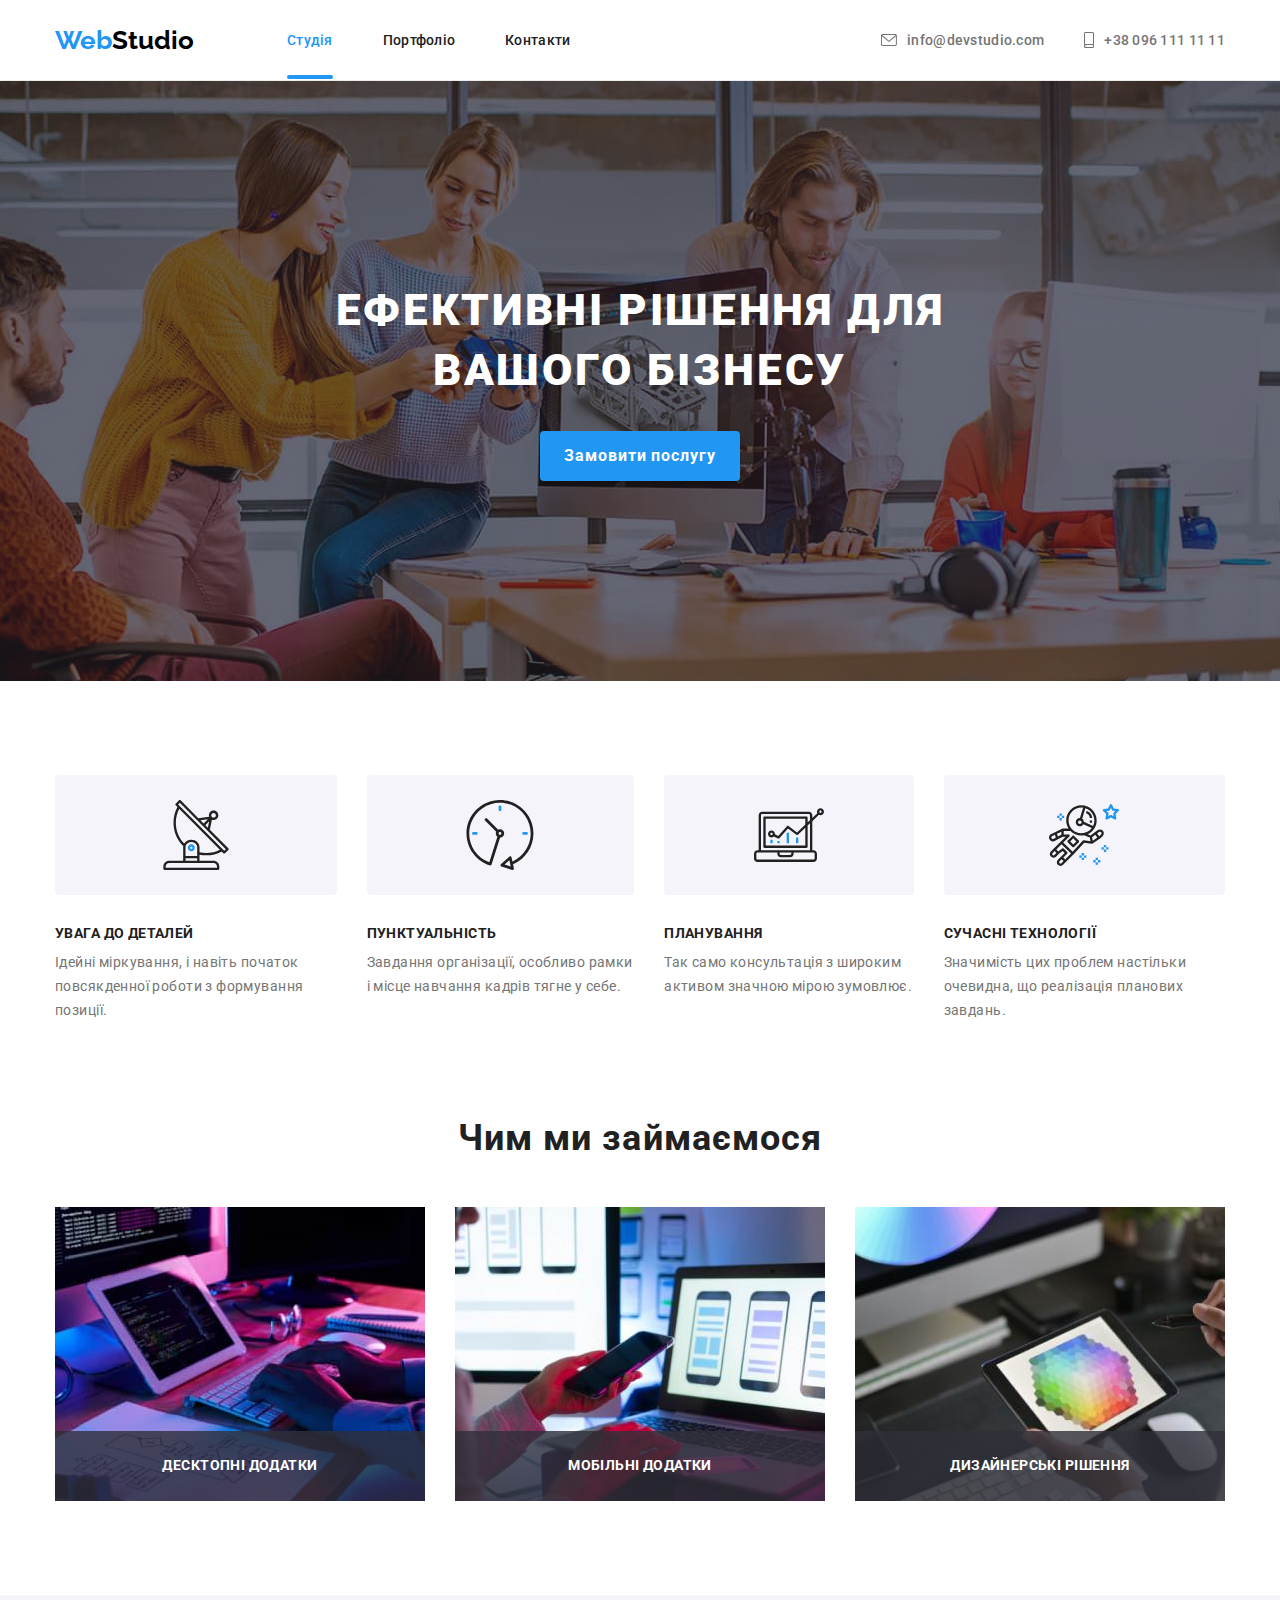
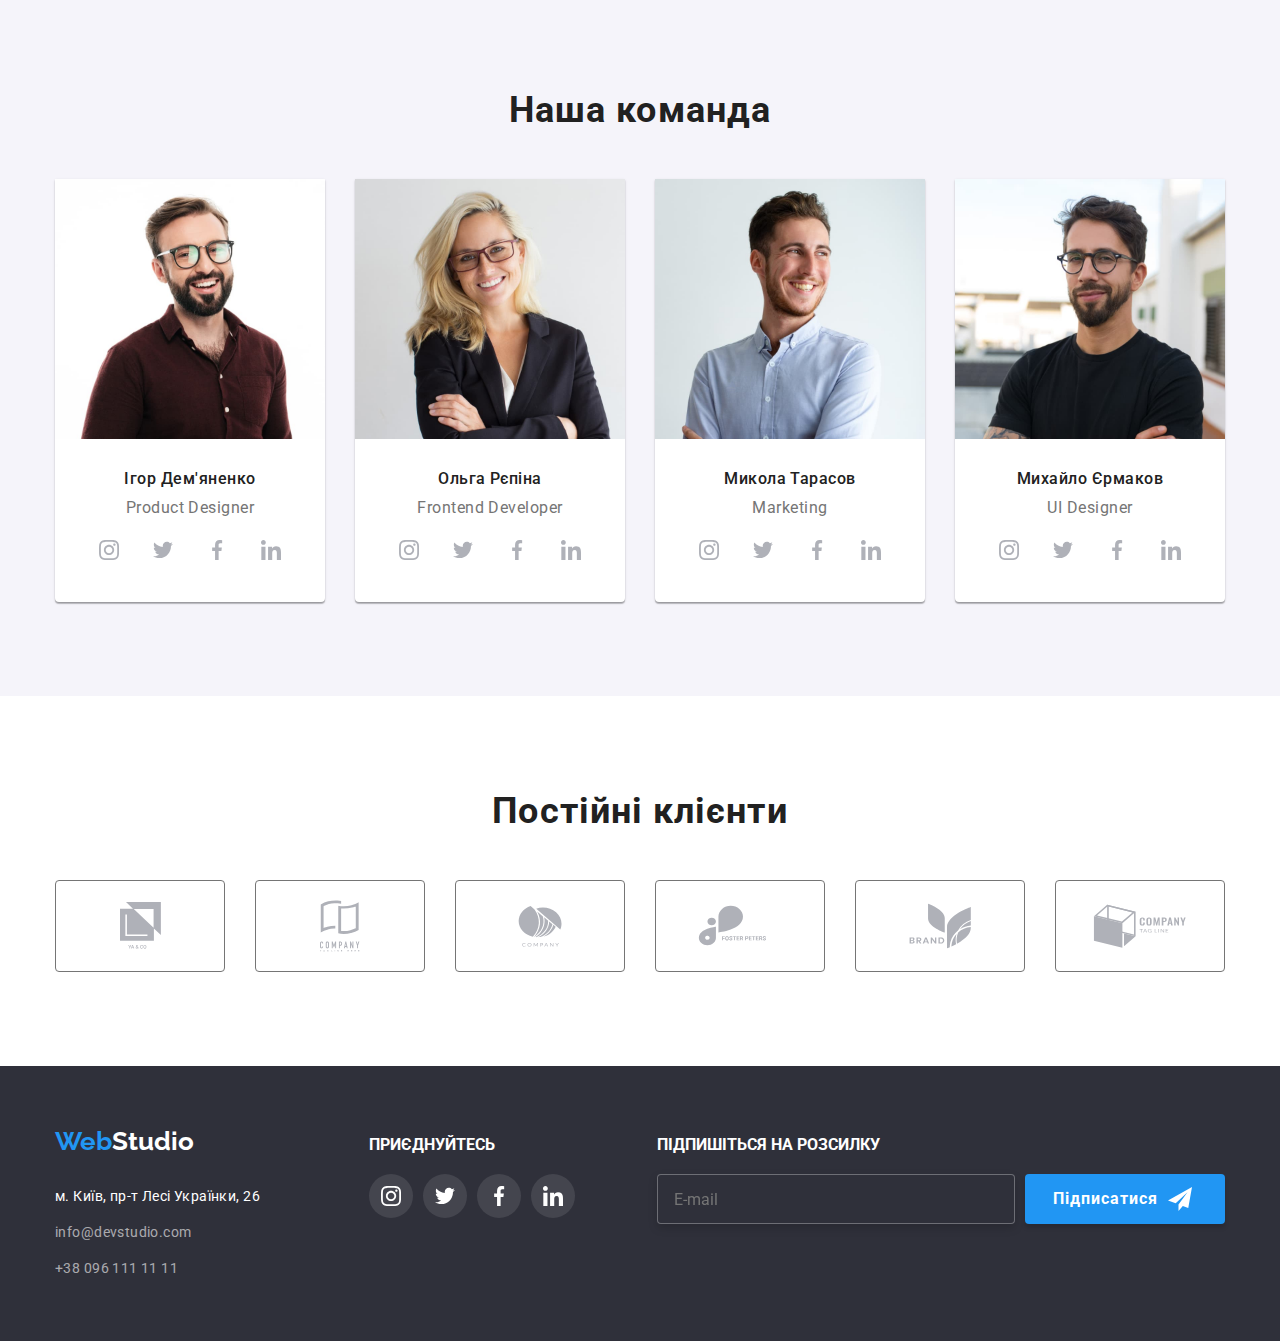
==== index.html @ 7aeee877 "Initial commit" ====
<!DOCTYPE html>
<html lang="uk">

<head>
    <meta charset="UTF-8">
    <meta http-equiv="X-UA-Compatible" content="IE=edge">
    <meta name="viewport" content="width=device-width, initial-scale=1.0">
    <link rel="preconnect" href="https://fonts.googleapis.com">
    <link rel="preconnect" href="https://fonts.gstatic.com" crossorigin>
    <link
        href="https://fonts.googleapis.com/css2?family=Montserrat:wght@400;700&family=Raleway:wght@700&family=Roboto:wght@400;500;700;900&display=swap"
        rel="stylesheet">
    <link rel="stylesheet"
        href="https://cdnjs.cloudflare.com/ajax/libs/modern-normalize/1.1.0/modern-normalize.min.css">
    <link rel="stylesheet" href="./styles.css">
    <title>goit-markup-hw-06</title>
</head>

<body>
    <div class="backdrop is-hidden" data-modal>
        <div class="modal-view">
            <button type="button" class="button-close-modal" data-modal-close>
                <svg width="11px" height="11px">
                    <use href="./images/icon/icons.svg#icon-Vector-1"></use>
                </svg>
            </button>
    
    <div class="modal-form">
            <form name="modal-form" class="form-order" >
                
                <h3 class="form-order-name">Залиште свої дані, ми вам передзвонимо</h3>
                
                <label for="name" class="form-label">Ім'я</label>
                <div class="form-field">
                    <input id="name" name="name" type="text" class="form-input">
                    <svg width="12px" height="12px" class="form-icon">
                        <use href="./images/icon/icons.svg#icon-men"></use>
                    </svg>
                </div>
                
                <label for="tel" class="form-label">Телефон</label>
                <div class="form-field">
                    <input id="tel" name="telefon" type="text" class="form-input">
                    <svg width="13px" height="13px" class="form-icon">
                        <use href="./images/icon/icons.svg#icon-phone"></use>
                    </svg>
                </div>
                <label for="email" class="form-label">Пошта</label>
                <div class="form-field">
                    <input id="email" name="email" type="text" class="form-input">
                    <svg width="15px" height="12px" class="form-icon">
                        <use href="./images/icon/icons.svg#icon-konvert"></use>
                    </svg>
                    </div>
                <label for="comment" class="form-label">Коментар</label>
                <textarea name="commentation" id="comment" class="form-textarea" placeholder="Введіть текст"
                    ></textarea>
                <div class="chekbox-container">
                <input id="check" type="checkbox" name="check" class="checkbox-original">
                <svg width="16px" height="15px" class="checkbox-custom">
                    <use href="./images/icon/icons.svg#icon-check"></use>
                </svg>
                <label for="check" class="checkbox-label">
                    Погоджуюся з розсилкою та приймаю 
                    <a class="conditions" href="#">Умови договору</a> 
                </div>

                </label>
                
                <button type="submite" class="form-button">Відправити</button>
    
            </form>
        </div>
        </div>
    </div>

        <header class="header">
        <div class="container-header">
            <nav class="header-nav">
                <a href="./index.html" class="logo"><span class="logo-web">Web</span>Studio</a>
                <ul class="navigation-links">
                    <li><a class="navigation-link current" href="./index.html">Студія</a></li>
                    <li><a class="navigation-link" href="./potfolio.html">Портфоліо</a></li>
                    <li><a class="navigation-link" href="#">Контакти</a></li>
                </ul>
            </nav>
            <ul class="navigation-contacts">
                <li><a class="navigation-mail" href="mailto:info@devstudio.com">
                        <svg class="icon-envelope" width="16px" height="12px">
                            <use href="./images/icon/icons.svg#icon-envelope"></use>
                        </svg>
                        info@devstudio.com</a></li>
                <li><a class="navigation-tel" href="tel:+380961111111">
                        <svg class="icon-smartphone" width="10px" height="16px">
                            <use href="./images/icon/icons.svg#icon-smartphone"></use>
                        </svg>
                        +38 096 111 11 11</a></li>
            </ul>
        </div>
    </header>
    <main>
 
    

        <section class="hero-background section">
            <div class="container">
                <h1 class="hero-text">Ефективні рішення для вашого бізнесу</h1>
                <button type="button" class="hero-button" data-modal-open>Замовити послугу</button>
            </div>
        </section>
        <section class="section-benefits">
            <h2 class="visually-hidden">Наші переваги</h2>
            <div class="container">
                <ul class="benefits">
                    <li>
                        <div class="benefits-icon">
                            <svg width="70px" height="70px">
                                <use href="./images/icon/icons.svg#icon-antenna"></use>
                            </svg>
                        </div>
                        <h3 class="benefits-title">УВАГА ДО ДЕТАЛЕЙ</h3>
                        <p class="benefits-text">Ідейні міркування, і навіть початок повсякденної роботи з формування
                            позиції.</p>
                    </li>
                    <li>
                        <div class="benefits-icon">
                            <svg width="70px" height="70px">
                                <use href="./images/icon/icons.svg#icon-clock"></use>
                            </svg>
                        </div>
                        <h3 class="benefits-title">ПУНКТУАЛЬНІСТЬ</h3>
                        <p class="benefits-text">Завдання організації, особливо рамки і місце навчання кадрів тягне у
                            себе.
                        </p>
                    </li>
                    <li class="benefits-plan">
                        <div class="benefits-icon">
                            <svg width="70px" height="70px">
                                <use href="./images/icon/icons.svg#icon-diagram"></use>
                            </svg>
                        </div>
                        <h3 class="benefits-title">ПЛАНУВАННЯ</h3>
                        <p class="benefits-text">Так само консультація з широким активом значною мірою зумовлює.</p>
                    </li>
                    <li>
                        <div class="benefits-icon">
                            <svg width="70px" height="70px">
                                <use href="./images/icon/icons.svg#icon-astronaut"></use>
                            </svg>
                        </div>
                        <h3 class="benefits-title">СУЧАСНІ ТЕХНОЛОГІЇ</h3>
                        <p class="benefits-text">Значимість цих проблем настільки очевидна, що реалізація планових
                            завдань.
                        </p>
                    </li>
                </ul>
            </div>
        </section>
        <section class="section">
            <div class="container">
                <h2 class="section-name">Чим ми займаємося</h2>
                <ul class="what-doing">
                    <li class="what-doing-overlay-box">
                        <div class="what-doing-overlay">
                            <p class="what-doing-overlay-text">Десктопні додатки</p>
                        </div>
                        <img src="./images/box_1.jpg" alt="Планшет з клавіатурою" width="370">
                    </li>
                    <li class="what-doing-overlay-box">
                        <div class="what-doing-overlay">
                            <p class="what-doing-overlay-text">Мобільні додатки</p>
                        </div>
                        <img src="./images/box_2.jpg" alt="Смартфон з ноутбуком" width="370">
                    </li>
                    <li class="what-doing-overlay-box">
                        <div class="what-doing-overlay">
                            <p class="what-doing-overlay-text">Дизайнерські рішення</p>
                        </div>
                        <img src="./images/img.jpg" alt="Палітра на планшеті" width="370">
                    </li>
                </ul>
            </div>
        </section>
        <section class="command section">
            <div class="container">
                <h2 class="section-name">Наша команда</h2>
                <ul class="command-list">
                    <li class="command-card">
                        <img src="./images/igor_demyanenko.jpg" alt="Фото Ігор Дем'яненко" width="270">
                        <div class="card-name">
                            <h3 class="command-title">Ігор Дем'яненко</h3>
                            <p class="command-text">Product Designer</p>
                            <div>
                                <ul class="social-list">
                                    <li class="social-item">
                                        <a href="#" class="social-link">
                                            <svg width="20px" height="20px">
                                                <use href="./images/icon/icons.svg#icon-instagram"></use>
                                            </svg>
                                        </a>
                                    </li>
                                    <li class="social-item">
                                        <a href="#" class="social-link">
                                            <svg width="20px" height="20px">
                                                <use href="./images/icon/icons.svg#icon-twitter"></use>
                                            </svg>
                                        </a>
                                    </li>
                                    <li class="social-item">
                                        <a href="#" class="social-link">
                                            <svg width="20px" height="20px">
                                                <use href="./images/icon/icons.svg#icon-facebook"></use>
                                            </svg>
                                        </a>
                                    </li>
                                    <li class="social-item">
                                        <a href="#" class="social-link">
                                            <svg width="20px" height="20px">
                                                <use href="./images/icon/icons.svg#icon-linkedin"></use>
                                            </svg>
                                        </a>
                                    </li>
                                </ul>
                            </div>
                        </div>
                    </li>
                    <li class="command-card">
                        <img src="./images/olga_repina.jpg" alt="Фото Ольга Рєпіна" width="270">
                        <div class="card-name">
                            <h3 class="command-title">Ольга Рєпіна</h3>
                            <p class="command-text">Frontend Developer</p>
                            <div>
                                <ul class="social-list">
                                    <li class="social-item">
                                        <a href="#" class="social-link">
                                            <svg width="20px" height="20px">
                                                <use href="./images/icon/icons.svg#icon-instagram"></use>
                                            </svg>
                                        </a>
                                    </li>
                                    <li class="social-item">
                                        <a href="#" class="social-link">
                                            <svg width="20px" height="20px">
                                                <use href="./images/icon/icons.svg#icon-twitter"></use>
                                            </svg>
                                        </a>
                                    </li>
                                    <li class="social-item">
                                        <a href="#" class="social-link">
                                            <svg width="20px" height="20px">
                                                <use href="./images/icon/icons.svg#icon-facebook"></use>
                                            </svg>
                                        </a>
                                    </li>
                                    <li class="social-item">
                                        <a href="#" class="social-link">
                                            <svg width="20px" height="20px">
                                                <use href="./images/icon/icons.svg#icon-linkedin"></use>
                                            </svg>
                                        </a>
                                    </li>
                                </ul>
                            </div>
                        </div>
                    </li>
                    <li class="command-card">
                        <img src="./images/mikola_tarasov.jpg" alt="Фото Микола Тарасов" width="270">
                        <div class="card-name">
                            <h3 class="command-title">Микола Тарасов</h3>
                            <p class="command-text">Marketing</p>
                            <div>
                                <ul class="social-list">
                                    <li class="social-item">
                                        <a href="#" class="social-link">
                                            <svg width="20px" height="20px">
                                                <use href="./images/icon/icons.svg#icon-instagram"></use>
                                            </svg>
                                        </a>
                                    </li>
                                    <li class="social-item">
                                        <a href="#" class="social-link">
                                            <svg width="20px" height="20px">
                                                <use href="./images/icon/icons.svg#icon-twitter"></use>
                                            </svg>
                                        </a>
                                    </li>
                                    <li class="social-item">
                                        <a href="#" class="social-link">
                                            <svg width="20px" height="20px">
                                                <use href="./images/icon/icons.svg#icon-facebook"></use>
                                            </svg>
                                        </a>
                                    </li>
                                    <li class="social-item">
                                        <a href="#" class="social-link">
                                            <svg width="20px" height="20px">
                                                <use href="./images/icon/icons.svg#icon-linkedin"></use>
                                            </svg>
                                        </a>
                                    </li>
                                </ul>
                            </div>
                        </div>
                    </li>
                    <li class="command-card">
                        <img src="./images/mihailo_ermakov.jpg" alt="Фото Михайло Єрмаков" width="270">
                        <div class="card-name">
                            <h3 class="command-title">Михайло Єрмаков</h3>
                            <p class="command-text">UI Designer</p>
                            <div>
                                <ul class="social-list">
                                    <li class="social-item">
                                        <a href="#" class="social-link">
                                            <svg width="20px" height="20px">
                                                <use href="./images/icon/icons.svg#icon-instagram"></use>
                                            </svg>
                                        </a>
                                    </li>
                                    <li class="social-item">
                                        <a href="#" class="social-link">
                                            <svg width="20px" height="20px">
                                                <use href="./images/icon/icons.svg#icon-twitter"></use>
                                            </svg>
                                        </a>
                                    </li>
                                    <li class="social-item">
                                        <a href="#" class="social-link">
                                            <svg width="20px" height="20px">
                                                <use href="./images/icon/icons.svg#icon-facebook"></use>
                                            </svg>
                                        </a>
                                    </li>
                                    <li class="social-item">
                                        <a href="#" class="social-link">
                                            <svg width="20px" height="20px">
                                                <use href="./images/icon/icons.svg#icon-linkedin"></use>
                                            </svg>
                                        </a>
                                    </li>
                                </ul>
                            </div>
                        </div>
                    </li>
                </ul>
            </div>
        </section>
        <section class="section">
            <div class="container">
                <h2 class="section-name">Постійні клієнти</h2>
                <ul class="client-list">
                    <li class="client-link"><a href="#" class="client-name">
                            <svg class="client-icon" width="41px" height="47px">
                                <use href="./images/icon/icons.svg#icon-client-1"></use>
                            </svg>
                        </a></li>
                    <li class="client-link"><a href="#" class="client-name">
                            <svg class="client-icon" width="40px" height="52px">
                                <use href="./images/icon/icons.svg#icon-client-2"></use>
                            </svg>
                        </a></li>
                    <li class="client-link"><a href="#" class="client-name">
                            <svg class="client-icon" width="44px" height="42px">
                                <use href="./images/icon/icons.svg#icon-client-3"></use>
                            </svg>
                        </a></li>
                    <li class="client-link"><a href="#" class="client-name">
                            <svg class="client-icon" width="85px" height="41px">
                                <use href="./images/icon/icons.svg#icon-client-4"></use>
                            </svg>
                        </a></li>
                    <li class="client-link"><a href="#" class="client-name">
                            <svg class="client-icon" width="63px" height="46px">
                                <use href="./images/icon/icons.svg#icon-client-5"></use>
                            </svg>
                        </a></li>
                    <li class="client-link"><a href="#" class="client-name">
                            <svg class="client-icon" width="94px" height="44px">
                                <use href="./images/icon/icons.svg#icon-client-6"></use>
                            </svg>
                        </a></li>
                </ul>

            </div>
        </section>



    </main>
    <footer class="footer-background">
        <div class="container futer-content">
            <div>
                <a href="./index.html" class="logo futer"><span class="logo-web">Web</span>Studio</a>
                <address>
                    <ul>
                        <li class="adres"><a href="https://goo.gl/maps/15wSwzAnyZ6zEoBG6"></a>м. Київ, пр-т Лесі
                            Українки,
                            26
                        </li>
                        <li class="footer-link"><a href="mailto:info@devstudio.com"
                                class="navigation-mail-futer">info@devstudio.com</a></li>
                        <li><a href="tel:+380961111111" class="navigation-tel-futer">+38 096 111 11 11</a></li>
                    </ul>
                </address>
            </div>

            <div>
                <h4 class="connecting">приєднуйтесь</h4>
                <div>
                    <ul class="social-list">
                        <li class="social-item-futer">
                            <a href="#" class="social-link-futer">
                                <svg width="20px" height="20px">
                                    <use href="./images/icon/icons.svg#icon-instagram"></use>
                                </svg>
                            </a>
                        </li>
                        <li class="social-item-futer">
                            <a href="#" class="social-link-futer">
                                <svg width="20px" height="20px">
                                    <use href="./images/icon/icons.svg#icon-twitter"></use>
                                </svg>
                            </a>
                        </li>
                        <li class="social-item-futer">
                            <a href="#" class="social-link-futer">
                                <svg width="20px" height="20px">
                                    <use href="./images/icon/icons.svg#icon-facebook"></use>
                                </svg>
                            </a>
                        </li>
                        <li class="social-item-futer">
                            <a href="#" class="social-link-futer">
                                <svg width="20px" height="20px">
                                    <use href="./images/icon/icons.svg#icon-linkedin"></use>
                                </svg>
                            </a>
                        </li>
                    </ul>
                </div>
            </div>
            <div class="subscription">
                <h4 class="connecting">Підпишіться на розсилку</h4>
                <div class="subscription-bar">
                <input type="email" placeholder="E-mail" class="subscription-email">
                <button type="submit" class="subscription-button">
                    Підписатися
                    <svg width="24px" height="24px" class="subscription-icon">
                        <use href="./images/icon/icons.svg#icon-send"></use>
                    </svg>
                </button>
                </div>
                
            </div>
        </div>
    </footer>
   

<script src="./js/modal.js"></script>
   
</body>

</html>
---- styles.css ----
:root {
  --color-blue: #2196f3;
  --color-head: #212121;
  --color-comment: #757575;
  --color-white: #ffffff;
  --color-background-grey: #2f303a;
  --color-easy-gray: #f5f4fa;
  --color-icon: #afb1b8;
}
body {
  font-family: Roboto, sans-serif;
  color: var(--color-comment);
  background-color: var(--color-white);
}
a {
  text-decoration: none;
}
/* Стили для обнуления верхних отступов у элементов */
h1,
h2,
h3,
h4,
h5,
h6,
p {
  margin: 0;
}
/* Класс для обнуления базовых свойств у списков (ul) */
.list {
  list-style: none;
  padding-left: 0;
  margin: 0;
}
/* Класс для обнуления базовых свойств у ссылок */
.link {
  text-decoration: none;
  color: inherit;
}
/* Свойства для корректного отображения картинок */
img {
  display: block;
  max-width: 100%;
  height: auto;
}
/* Свойства для обнуления курсива у address */
address {
  font-style: normal;
}
.container {
  width: 1200px;
  margin: 0 auto;
  padding: 0 15px;
}
.section {
  padding: 94px 0;
}

/* Header*/
.header {
  display: flex;
  justify-content: space-around;
  align-items: center;
  border-bottom: 1px solid #ececec;
}
.container-header {
  display: flex;
  justify-content: space-around;
  align-items: center;
  width: 1200px;
  margin: 0 auto;
  padding: 0 15px;
}
.header-nav {
  display: flex;
  align-items: center;
}
.navigation-links {
  position: relative;
  display: flex;
  margin-block-start: 0;
  margin-block-end: 0;
  padding: 31px 0;
}
.navigation-contacts {
  display: flex;
  margin-left: auto;
}

ul {
  list-style-type: none;
  padding-inline-start: 0;
  margin: 0;
}
.logo {
  text-decoration: none;
  font-family: Raleway;
  font-size: 26px;
  line-height: 1.2;
  color: #000000;
  font-weight: 700;
  margin-right: 93px;
}
.logo-web {
  color: var(--color-blue);
}
.navigation-link {
  position: relative;
  font-weight: 500;
  font-size: 14px;
  line-height: 1.15;
  letter-spacing: 0.02em;
  color: var(--color-head);
  margin-right: 50px;
}
.navigation-link.current {
  color: var(--color-blue);
}
.navigation-link:active,
.navigation-link:focus {
  color: var(--color-blue);
}
.navigation-link.current::after {
  display: block;
  content: "";
  width: 100%;
  height: 4px;
  position: absolute;
  bottom: -31px;
  left: 0;
  background-color: var(--color-blue);
  border-radius: 2px;
}

.navigation-mail {
  display: flex;
  align-items: center;
  font-weight: 500;
  line-height: 1.15;
  letter-spacing: 0.02em;
  font-size: 14px;
  color: var(--color-comment);
  font-style: normal;
  transition: color 250ms cubic-bezier(0.4, 0, 0.2, 1);
}
.navigation-mail:hover,
.navigation-mail:focus {
  color: var(--color-blue);
  fill: var(--color-blue);
}
.icon-envelope {
  fill: currentColor;
  margin-right: 10px;
}
.icon-smartphone {
  fill: currentColor;
  margin-right: 10px;
}
.navigation-tel {
  display: flex;
  align-items: center;
  font-weight: 500;
  color: var(--color-comment);
  font-style: normal;
  font-size: 14px;
  line-height: 1.15;
  letter-spacing: 0.02em;
  margin-left: 40px;
}
.navigation-tel:focus {
  color: var(--color-blue);
}
/*body*/
.backdrop {
  position: fixed;
  width: 100%;
  height: 100%;
  z-index: 2;
  background-color: rgba(0, 0, 0, 0.2);
  transition: opacity 250ms cubic-bezier(0.4, 0, 0.2, 1);

  
}
.modal-view {
  position: absolute;
  top: 50%;
  left: 50%;
  transform: translate(-50%, -50%);
  width: 528px;
  height: 581px;
  margin: 0;
  background: var(--color-white);
  box-shadow: 0px 1px 3px rgba(0, 0, 0, 0.12), 0px 1px 1px rgba(0, 0, 0, 0.14),
    0px 2px 1px rgba(0, 0, 0, 0.2);
  border-radius: 4px;
  transition: transform 250ms cubic-bezier(0.4, 0, 0.2, 1),
              visibility 250ms cubic-bezier(0.4, 0, 0.2, 1);
}
.button-close-modal {
  position: absolute;
  top: 8px;
  right: 8px;
  width: 30px;
  height: 30px;
  border-radius: 50%;
  border: 2px solid var(--color-easy-gray);
  background: var(--color-white);
  transition: fill 250ms cubic-bezier(0.4, 0, 0.2, 1);
}

.button-close-modal:hover {
  fill: var(--color-blue);
  cursor: pointer;
}
.is-hidden {
  visibility: hidden;
  opacity: 0;
  pointer-events: none;
  transform: scale(0.6);
}

.hero-background {
  background-image: linear-gradient(
      rgba(47, 48, 58, 0.4),
      rgba(47, 48, 58, 0.4)
    ),
    url(./images/hero-img.jpg);
  background-repeat: no-repeat;
  background-position: center;
  background-size: cover;
  background-color: var(--color-background-grey);
  height: 600px;
  text-align: center;
}
.hero-text {
  font-weight: 900;
  font-size: 44px;
  line-height: 1.36;
  text-align: center;
  letter-spacing: 0.06em;
  text-transform: uppercase;
  color: #ffffff;
  width: 800px;
  margin: 106px auto 30px auto;
}
.hero-button {
  font-family: "Roboto";
  font-style: normal;
  font-weight: 700;
  font-size: 16px;
  line-height: 1.9;
  display: flex;
  align-items: center;
  text-align: center;
  letter-spacing: 0.06em;
  color: var(--color-white);
  background-color: var(--color-blue);
  margin: auto;
  padding: 10px 24px;
  box-shadow: 0px 4px 4px rgba(0, 0, 0, 0.15);
  border-radius: 4px;
  border: none;
}
.visually-hidden {
  position: absolute;
  white-space: nowrap;
  width: 1px;
  height: 1px;
  overflow: hidden;
  border: 0;
  padding: 0;
  clip: rect(0 0 0 0);
  clip-path: inset(50%);
  margin: -1px;
}
.benefits {
  display: flex;
}
.benefits > li {
  flex-basis: calc((100%-90px) / 4);
  margin-right: 30px;
}
.benefits > li:last-child {
  margin-right: 0;
}

.benefits-title {
  font-size: 14px;
  line-height: 1.15;
  letter-spacing: 0.03em;
  text-transform: uppercase;
  color: var(--color-head);
  margin-bottom: 10px;
}
.benefits-text {
  font-size: 14px;
  line-height: 1.7;
  letter-spacing: 0.03em;
}
.benefits > li {
  margin-right: 30px;
}
.section-benefits {
  padding: 94px 0 0 0;
}
.benefits-icon {
  display: flex;
  align-items: center;
  justify-content: center;
  height: 120px;
  background-color: var(--color-easy-gray);
  border-radius: 4px;
  margin-bottom: 30px;
}
.section-name {
  font-size: 36px;
  line-height: 1.2;
  text-align: center;
  letter-spacing: 0.03em;
  color: var(--color-head);
}
.what-doing {
  display: flex;
  gap: 30px;
}
.command {
  background-color: var(--color-easy-gray);
}
.command-title {
  font-weight: 500;
  font-size: 16px;
  line-height: 1.2;
  text-align: center;
  letter-spacing: 0.03em;
  color: var(--color-head);
}
.command-text {
  font-size: 16px;
  line-height: 1.2;
  text-align: center;
  letter-spacing: 0.03em;
}

.command-list {
  display: flex;
  gap: 30px;
}
.command-card {
  background: #ffffff;
  box-shadow: 0px 1px 3px rgba(0, 0, 0, 0.12), 0px 1px 1px rgba(0, 0, 0, 0.14),
    0px 2px 1px rgba(0, 0, 0, 0.2);
  border-radius: 0px 0px 4px 4px;
}
.card-name {
  padding: 30px 0;
}
.card-name > p {
  margin-top: 10px;
  margin-bottom: 10px;
}
.section-name {
  margin-bottom: 47px;
}

/*Portfolio*/

.button-color {
  background-color: var(--color-easy-gray);
  font-family: "Roboto";
  font-style: normal;
  font-weight: 500;
  font-size: 16px;
  line-height: 1.6;
  text-align: center;
  letter-spacing: 0.03em;
  color: var(--color-head);
  padding: 6px 22px;
  border-radius: 4px;
  border-width: 0;
  transition: background-color 250ms cubic-bezier(0.4, 0, 0.2, 1), 
  color 250ms cubic-bezier(0.4, 0, 0.2, 1),
  box-shadow 250ms cubic-bezier(0.4, 0, 0.2, 1);
}
.button-color:hover,
.button-color:focus {
  cursor: pointer;
  background-color: var(--color-blue);
  letter-spacing: 0.03em;
  color: var(--color-white);
  box-shadow: 0px 3px 1px rgba(0, 0, 0, 0.1), 0px 1px 2px rgba(0, 0, 0, 0.08),
    0px 2px 2px rgba(0, 0, 0, 0.12);
}
.portfolio-button {
  display: flex;
  gap: 8px;
  justify-content: center;
  margin-bottom: 50px;
}
.our-project-title {
  font-size: 18px;
  line-height: 2;
  letter-spacing: 0.06em;
  color: var(--color-head);
}
.our-project-text {
  font-size: 16px;
  line-height: 1.9;
  letter-spacing: 0.03em;
  color: var(--color-comment);
}
.project-gallary {
  display: flex;
  flex-wrap: wrap;
  gap: 30px;
}
.gallary-card {
  border: 1px solid #eeeeee;
  padding: 20px 24px;
}
.portfolio-card {
  display: block;
  position: relative;
  overflow: hidden;
  transition: box-shadow 250ms cubic-bezier(0.4, 0, 0.2, 1);
}
.portfolio-card:hover,
.portfolio-card:focus {
  box-shadow: 0px 1px 1px rgba(0, 0, 0, 0.12), 0px 4px 4px rgba(0, 0, 0, 0.06),
    1px 4px 6px rgba(0, 0, 0, 0.16);
}
.overlay-box {
  position: relative;
  overflow: hidden;
}
.overlay-card {
  position: absolute;
  top: 0;
  left: 0;
  width: 100%;
  height: 100%;
  background-color: rgba(33, 150, 243, 0.9);
  padding: 63px 24px;
  transform: translatey(100%);
  transition: transform 250ms ease;
}
.overlay-card-text {
  font-weight: 400;
  font-size: 18px;
  line-height: 1.6;
  letter-spacing: 0.03em;
  color: var(--color-white);
}
.portfolio-card:hover .overlay-card {
  transform: translatey(0);
  transition: transform 250ms ease;
}

.what-doing-overlay-box {
  position: relative;
  overflow: hidden;
  
}
.what-doing-overlay {
  position: absolute;
  bottom: 0;
  right: 0;
  width: 100%;
  height: 70px;
  display: flex;
  align-items: center;
  justify-content: center;
  background: rgba(47, 48, 58, 0.8);
  /* transform: translatey(100%); */
  
}
.what-doing-overlay-text {
  font-weight: 700;
  font-size: 14px;
  line-height: 1.14;
  text-align: center;
  letter-spacing: 0.03em;
  text-transform: uppercase;

  color: var(--color-white);
}
.what-doing-overlay-box:hover .what-doing-overlay {
  /* transform: translatey(0); */
  /* transition: transform 500ms ease-in-out; */
}

/* Client */
.client-list {
  display: flex;
  justify-content: center;
  gap: 30px;
  height: 92px;
}
.client-name {
  display: flex;
  align-items: center;
  justify-content: center;
  width: 100%;
  height: 100%;
  border: 1px solid var(--color-comment);
  border-radius: 4px;
  fill: var(--color-icon);
  }
.client-name:hover,
.client-name:focus {
  fill: var(--color-blue);
  border-color: var(--color-blue);
  transition: border-color 250ms cubic-bezier(0.4, 0, 0.2, 1);
}
.client-link {
  flex-basis: calc((100% - 150px) / 4);
  
  text-align: center;
  fill: var(--color-comment);
  
}
/* .client-link:hover,
.client-link:focus {
  
  fill: var(--color-blue);
} */
.client-icon {
  transition: fill 250ms cubic-bezier(0.4, 0, 0.2, 1);
}
.client-icon:hover,
.client-icon:focus {
  fill: var(--color-blue);
}
.social-list {
  display: flex;
  gap: 10px;
  margin: auto;
  justify-content: center;
  align-items: center;
}
.social-item {
  width: 44px;
  height: 44px;
  border-radius: 50%;
  transition: background-color 250ms cubic-bezier(0.4, 0, 0.2, 1);
  }
.social-link {
  display: flex;
  justify-content: center;
  align-items: center;
  width: 100%;
  height: 100%;
  border-radius: 50%;
  fill: var(--color-icon);
  transition: fill 250ms cubic-bezier(0.4, 0, 0.2, 1);
}
.social-item:hover {
  background-color: var(--color-blue);
}
.social-link:hover,
.social-link:focus {
  fill: var(--color-white);
  }
/* futer*/
.footer-background {
  background-color: var(--color-background-grey);
  padding: 60px 0;
}
.futer {
  color: var(--color-white);
}
.futer-content {
  display: flex;
  justify-content: space-between;
  align-items: baseline;
  gap: 70px;
}
.connecting {
  margin-bottom: 20px;
  text-transform: uppercase;
  color: var(--color-white);
}
.adres {
  font-style: normal;
  font-size: 14px;
  line-height: 1.71;
  letter-spacing: 0.03em;
  color: var(--color-white);
  margin-top: 28px;
}
.navigation-mail-futer,
.navigation-tel-futer {
  font-style: normal;
  font-size: 14px;
  line-height: 1.7;
  letter-spacing: 0.03em;
  color: rgba(255, 255, 255, 0.6);
}
.navigation-mail-futer:hover {
  color: var(--color-blue);
}
.footer-link {
  margin: 12px 0;
}
.social-item-futer {
  width: 44px;
  height: 44px;
  border-radius: 50%;
  fill: var(--color-white);
  }
.social-link-futer:hover,
.social-link-futer:focus {
  background-color: var(--color-blue);
}
.social-link-futer {
  display: flex;
  justify-content: center;
  align-items: center;
  width: 100%;
  height: 100%;
  border-radius: 50%;
  background-color: rgba(255, 255, 255, 0.1);
  fill: var(--color-white);
  transition: background-color 250ms cubic-bezier(0.4, 0, 0.2, 1);
}
.subscription-bar {
  display: flex;
}
.subscription-email {
  width: 358px;
  height: 50px;
  padding-left: 16px;
  margin: 0 10px 0 0;
  background-color:var(--color-background-grey);
  border: 1px solid rgba(255, 255, 255, 0.3);
filter: drop-shadow(0px 4px 4px rgba(0, 0, 0, 0.15));
border-radius: 4px;
color:var(--color-comment);
cursor: pointer;
transition: border-color 250ms cubic-bezier(0.4, 0, 0.2, 1);
}
.subscription-email:focus {
  border-color: var(--color-comment);
  outline: none;
}
.subscription-button{
display: flex;
width: 200px;
height: 50px;
padding: 10px 28px;
background: var(--color-blue);
border: none;
box-shadow: 0px 4px 4px rgba(0, 0, 0, 0.15);
border-radius: 4px;
font-size: 16px;
font-weight: 700;
line-height: 1.875;
align-items: center;
text-align: center;
letter-spacing: 0.06em;
color:var(--color-white);
cursor: pointer;
}
.subscription-icon {
  fill: var(--color-white);
  margin-left: 10px;
  }

/* modal form*/
.modal-form {
  width: 100%;
  height: 100%;
}
.form-order-name {
font-style: normal;
font-weight: 700;
font-size: 20px;
line-height: 1.15;
text-align: center;
letter-spacing: 0.03em;
color: var(--color-head);
margin-bottom: 12px;
}
.form-order {
  width: 100%;
  height: 100%;
  padding: 40px;}

.form-field {
  position: relative;
  margin-bottom: 10px;
  margin-top: 4px;
  
}
.form-input {
  width: 100%;
  height: 40px;
  padding-left: 42px;
  padding-right: 40px;
  border: 1px solid rgba(33, 33, 33, 0.2);
  border-radius: 4px;
  cursor: pointer;
  transition: all 250ms cubic-bezier(0.4, 0, 0.2, 1);
  }
.form-label {
display: block;
font-size: 12px;
line-height: 1.16;
letter-spacing: 0.01em;
color: var(--color-comment);
margin: 0px;
padding: 0px;
transition: all 250ms cubic-bezier(0.4, 0, 0.2, 1);
}
.form-icon {
  position: absolute;
  left: 15px;
  top:50%;
  transform: translateY(-50%);
  transition: all 250ms cubic-bezier(0.4, 0, 0.2, 1);
}

.form-input:focus,
.form-textarea:focus {
   border-color: var(--color-blue);
   outline: none;
}
.form-input:focus + .form-icon{
  fill: var(--color-blue);
}


.form-textarea {
  width: 100%;
  height: 120px;
  padding: 12px 16px;
  resize: none;
  margin-top: 4px;
  margin-bottom: 20px;
  border: 1px solid rgba(33, 33, 33, 0.2);
  border-radius: 4px;
  cursor: pointer;
  transition: all 250ms cubic-bezier(0.4, 0, 0.2, 1);
}
.form-textarea::placeholder {
font-size: 12px;
line-height: 1.15;
letter-spacing: 0.01em;
color: rgba(117, 117, 117, 0.5);
margin-top: 4px;
}
.form-button {
  display: block;
  width: 200px;
  height: 50px;
  margin: 30px auto 0;
  background: var(--color-blue);
  border: none;
  box-shadow: 0px 4px 4px rgba(0, 0, 0, 0.15);
  border-radius: 4px; 
  font-weight: 700;
  font-size: 16px;
  line-height: 1.88;
  letter-spacing: 0.06em;
  color: var(--color-white);
  cursor: pointer;
}
.chekbox-container {
  position: relative;
  display: flex;
  align-items: center;
  margin: 0;
}

.checkbox-original {
  display: none;
  appearance: none;
  margin: 0px;
}
.checkbox-label {
  position: relative;
  padding-left: 25px;
  font-size: 14px;
  line-height: 1.7;
  letter-spacing: 0.03em;
  color: var(--color-comment);

}

.conditions {
  font-size: 14px;
  line-height: 24px;
  letter-spacing: 0.03em;
  color: var(--color-blue);
  text-decoration: underline;
}
.checkbox-custom {
  position: absolute;
  border: 2px solid var(--color-head);
  border-radius: 2px;
  fill: transparent;
  transition: all 250ms cubic-bezier(0.4, 0, 0.2, 1);
}
.checkbox-original:checked + .checkbox-custom{
  border-color: var(--color-blue);
  background-color: var(--color-blue);
  fill: var(--color-white);

}
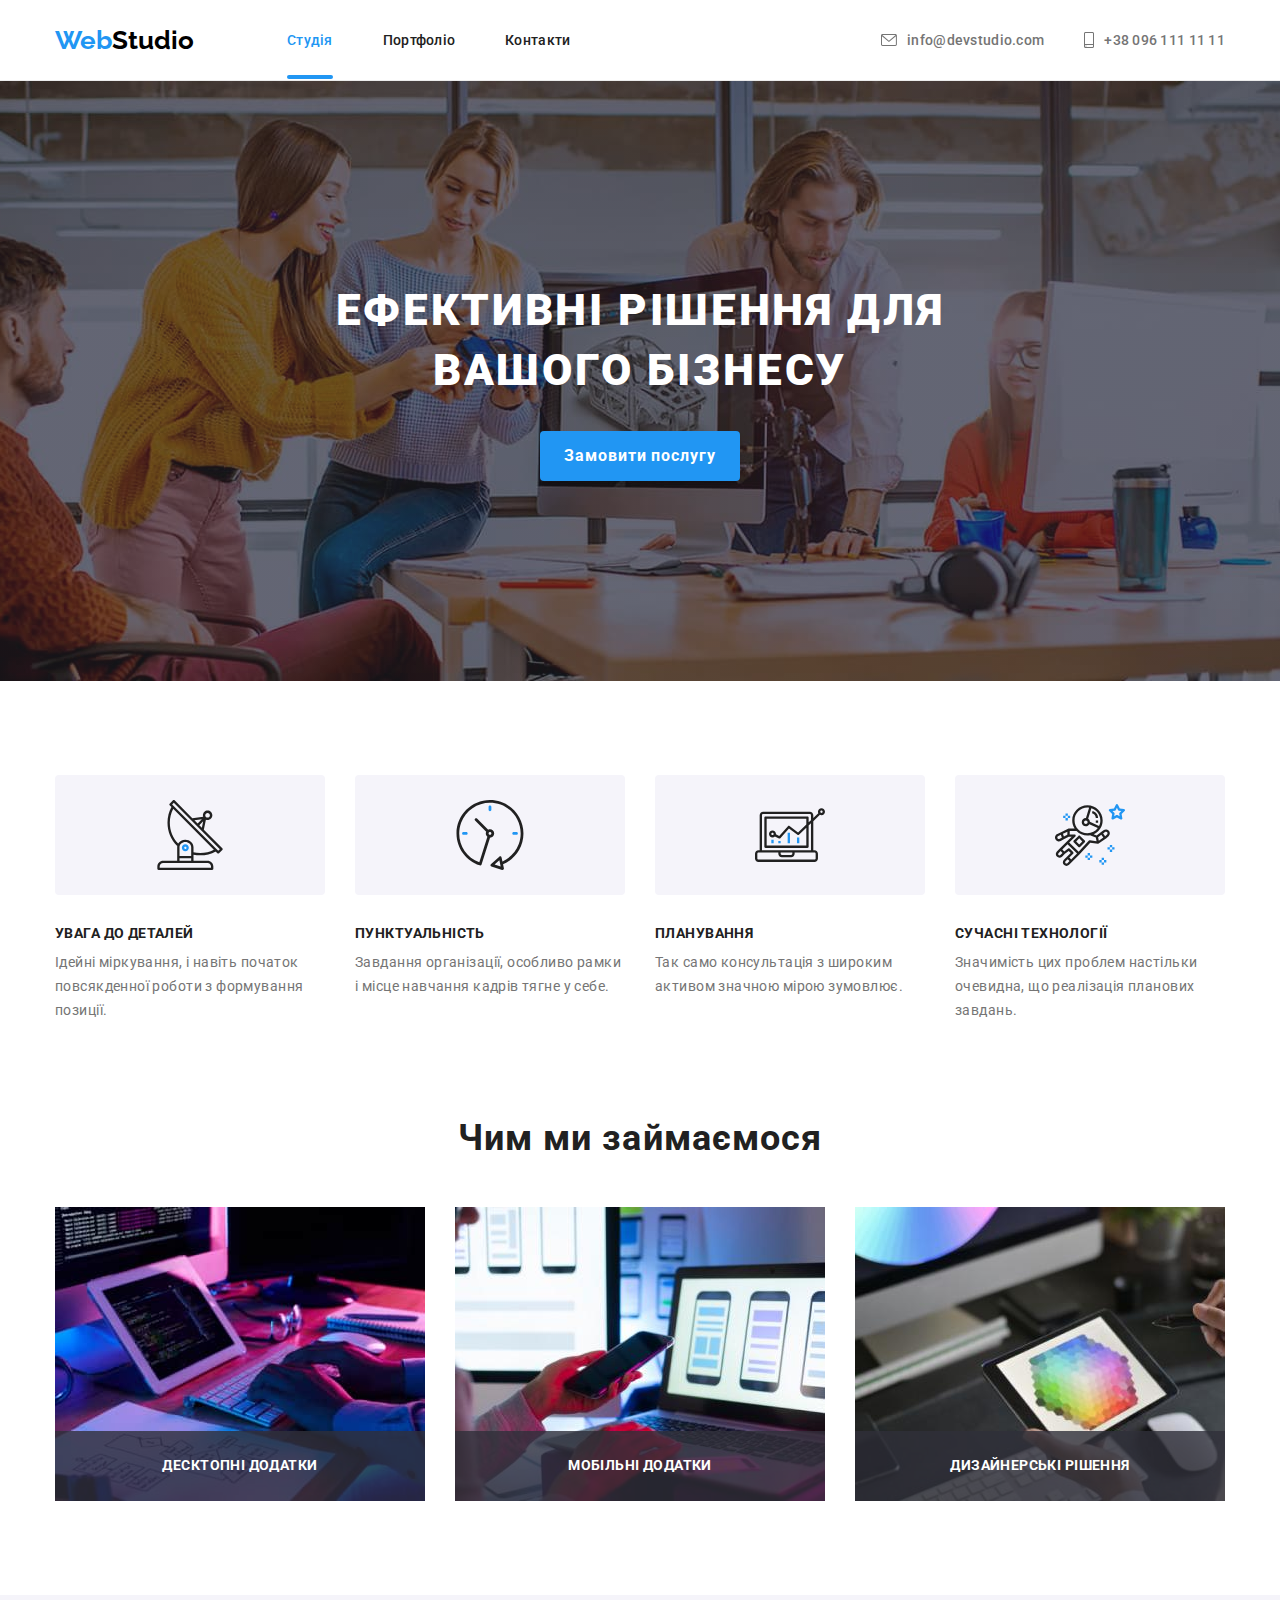
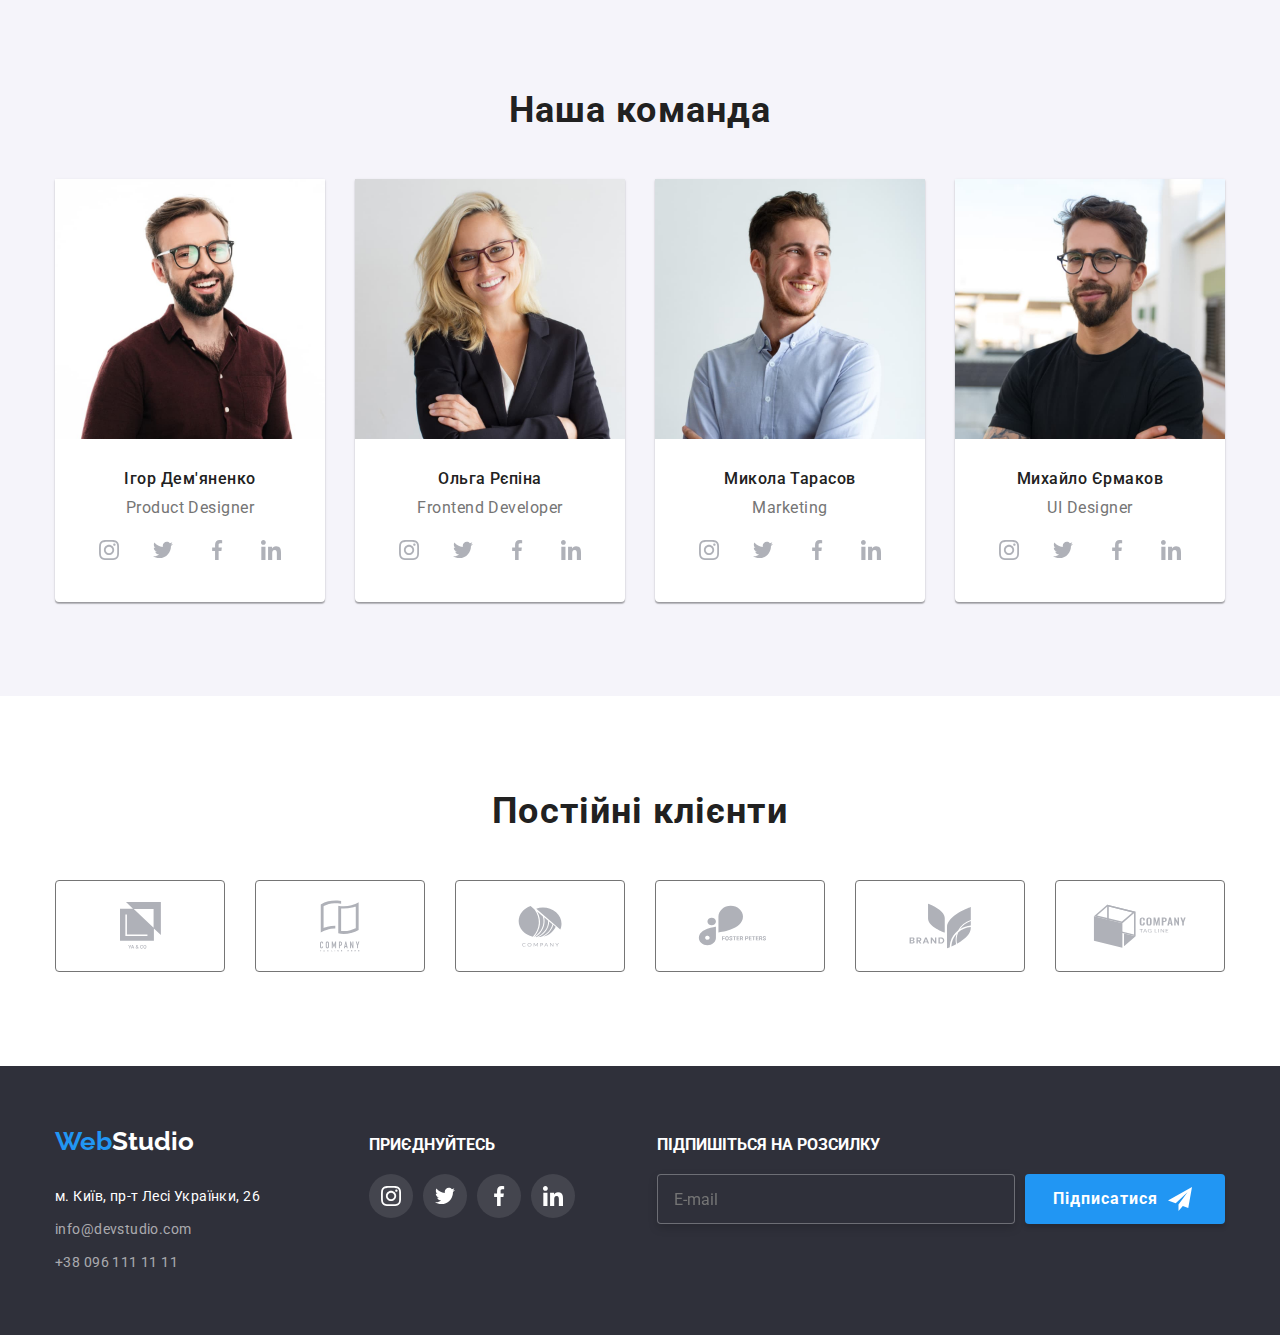
==== commit 5faa1e61: "DZ_7" ====
--- a/index.html
+++ b/index.html
@@ -12,14 +12,14 @@
         rel="stylesheet">
     <link rel="stylesheet"
         href="https://cdnjs.cloudflare.com/ajax/libs/modern-normalize/1.1.0/modern-normalize.min.css">
-    <link rel="stylesheet" href="./styles.css">
-    <title>goit-markup-hw-06</title>
+    <link rel="stylesheet" href="./css/main.min.css">
+    <title>goit-markup-hw-07</title>
 </head>
 
 <body>
     <div class="backdrop is-hidden" data-modal>
-        <div class="modal-view">
-            <button type="button" class="button-close-modal" data-modal-close>
+        <div class="modal">
+            <button type="button" class="modal__button-close button-close" data-modal-close>
                 <svg width="11px" height="11px">
                     <use href="./images/icon/icons.svg#icon-Vector-1"></use>
                 </svg>
@@ -28,32 +28,32 @@
     <div class="modal-form">
             <form name="modal-form" class="form-order" >
                 
-                <h3 class="form-order-name">Залиште свої дані, ми вам передзвонимо</h3>
+                <h3 class="form-order__name">Залиште свої дані, ми вам передзвонимо</h3>
                 
-                <label for="name" class="form-label">Ім'я</label>
-                <div class="form-field">
-                    <input id="name" name="name" type="text" class="form-input">
-                    <svg width="12px" height="12px" class="form-icon">
+                <label for="name" class="form-order__label">Ім'я</label>
+                <div class="form-order__field">
+                    <input id="name" name="name" type="text" class="form-order__input">
+                    <svg width="12px" height="12px" class="form-order__icon">
                         <use href="./images/icon/icons.svg#icon-men"></use>
                     </svg>
                 </div>
                 
-                <label for="tel" class="form-label">Телефон</label>
-                <div class="form-field">
-                    <input id="tel" name="telefon" type="text" class="form-input">
-                    <svg width="13px" height="13px" class="form-icon">
+                <label for="tel" class="form-order__label">Телефон</label>
+                <div class="form-order__field">
+                    <input id="tel" name="telefon" type="text" class="form-order__input">
+                    <svg width="13px" height="13px" class="form-order__icon">
                         <use href="./images/icon/icons.svg#icon-phone"></use>
                     </svg>
                 </div>
-                <label for="email" class="form-label">Пошта</label>
-                <div class="form-field">
-                    <input id="email" name="email" type="text" class="form-input">
-                    <svg width="15px" height="12px" class="form-icon">
+                <label for="email" class="form-order__label">Пошта</label>
+                <div class="form-order__field">
+                    <input id="email" name="email" type="text" class="form-order__input">
+                    <svg width="15px" height="12px" class="form-order__icon">
                         <use href="./images/icon/icons.svg#icon-konvert"></use>
                     </svg>
                     </div>
-                <label for="comment" class="form-label">Коментар</label>
-                <textarea name="commentation" id="comment" class="form-textarea" placeholder="Введіть текст"
+                <label for="comment" class="form-order__label">Коментар</label>
+                <textarea name="commentation" id="comment" class="form-order__textarea" placeholder="Введіть текст"
                     ></textarea>
                 <div class="chekbox-container">
                 <input id="check" type="checkbox" name="check" class="checkbox-original">
@@ -78,20 +78,20 @@
         <div class="container-header">
             <nav class="header-nav">
                 <a href="./index.html" class="logo"><span class="logo-web">Web</span>Studio</a>
-                <ul class="navigation-links">
-                    <li><a class="navigation-link current" href="./index.html">Студія</a></li>
-                    <li><a class="navigation-link" href="./potfolio.html">Портфоліо</a></li>
-                    <li><a class="navigation-link" href="#">Контакти</a></li>
+                <ul class="navigation-list">
+                    <li><a class="header-nav__link header-nav__link--current" href="./index.html">Студія</a></li>
+                    <li><a class="header-nav__link" href="./potfolio.html">Портфоліо</a></li>
+                    <li><a class="header-nav__link" href="#">Контакти</a></li>
                 </ul>
             </nav>
             <ul class="navigation-contacts">
-                <li><a class="navigation-mail" href="mailto:info@devstudio.com">
-                        <svg class="icon-envelope" width="16px" height="12px">
+                <li><a class="header-nav__mail" href="mailto:info@devstudio.com">
+                        <svg class="header-nav__icon" width="16px" height="12px">
                             <use href="./images/icon/icons.svg#icon-envelope"></use>
                         </svg>
                         info@devstudio.com</a></li>
-                <li><a class="navigation-tel" href="tel:+380961111111">
-                        <svg class="icon-smartphone" width="10px" height="16px">
+                <li><a class="header-nav__tel" href="tel:+380961111111">
+                        <svg class="header-nav__icon" width="10px" height="16px">
                             <use href="./images/icon/icons.svg#icon-smartphone"></use>
                         </svg>
                         +38 096 111 11 11</a></li>
@@ -113,43 +113,43 @@
             <div class="container">
                 <ul class="benefits">
                     <li>
-                        <div class="benefits-icon">
+                        <div class="benefits__icon">
                             <svg width="70px" height="70px">
                                 <use href="./images/icon/icons.svg#icon-antenna"></use>
                             </svg>
                         </div>
-                        <h3 class="benefits-title">УВАГА ДО ДЕТАЛЕЙ</h3>
-                        <p class="benefits-text">Ідейні міркування, і навіть початок повсякденної роботи з формування
+                        <h3 class="benefits__title">УВАГА ДО ДЕТАЛЕЙ</h3>
+                        <p class="benefits__text">Ідейні міркування, і навіть початок повсякденної роботи з формування
                             позиції.</p>
                     </li>
                     <li>
-                        <div class="benefits-icon">
+                        <div class="benefits__icon">
                             <svg width="70px" height="70px">
                                 <use href="./images/icon/icons.svg#icon-clock"></use>
                             </svg>
                         </div>
-                        <h3 class="benefits-title">ПУНКТУАЛЬНІСТЬ</h3>
-                        <p class="benefits-text">Завдання організації, особливо рамки і місце навчання кадрів тягне у
+                        <h3 class="benefits__title">ПУНКТУАЛЬНІСТЬ</h3>
+                        <p class="benefits__text">Завдання організації, особливо рамки і місце навчання кадрів тягне у
                             себе.
                         </p>
                     </li>
-                    <li class="benefits-plan">
-                        <div class="benefits-icon">
+                    <li >
+                        <div class="benefits__icon">
                             <svg width="70px" height="70px">
                                 <use href="./images/icon/icons.svg#icon-diagram"></use>
                             </svg>
                         </div>
-                        <h3 class="benefits-title">ПЛАНУВАННЯ</h3>
-                        <p class="benefits-text">Так само консультація з широким активом значною мірою зумовлює.</p>
+                        <h3 class="benefits__title">ПЛАНУВАННЯ</h3>
+                        <p class="benefits__text">Так само консультація з широким активом значною мірою зумовлює.</p>
                     </li>
                     <li>
-                        <div class="benefits-icon">
+                        <div class="benefits__icon">
                             <svg width="70px" height="70px">
                                 <use href="./images/icon/icons.svg#icon-astronaut"></use>
                             </svg>
                         </div>
-                        <h3 class="benefits-title">СУЧАСНІ ТЕХНОЛОГІЇ</h3>
-                        <p class="benefits-text">Значимість цих проблем настільки очевидна, що реалізація планових
+                        <h3 class="benefits__title">СУЧАСНІ ТЕХНОЛОГІЇ</h3>
+                        <p class="benefits__text">Значимість цих проблем настільки очевидна, що реалізація планових
                             завдань.
                         </p>
                     </li>
@@ -162,19 +162,19 @@
                 <ul class="what-doing">
                     <li class="what-doing-overlay-box">
                         <div class="what-doing-overlay">
-                            <p class="what-doing-overlay-text">Десктопні додатки</p>
+                            <p class="what-doing-overlay__text">Десктопні додатки</p>
                         </div>
                         <img src="./images/box_1.jpg" alt="Планшет з клавіатурою" width="370">
                     </li>
                     <li class="what-doing-overlay-box">
                         <div class="what-doing-overlay">
-                            <p class="what-doing-overlay-text">Мобільні додатки</p>
+                            <p class="what-doing-overlay__text">Мобільні додатки</p>
                         </div>
                         <img src="./images/box_2.jpg" alt="Смартфон з ноутбуком" width="370">
                     </li>
                     <li class="what-doing-overlay-box">
                         <div class="what-doing-overlay">
-                            <p class="what-doing-overlay-text">Дизайнерські рішення</p>
+                            <p class="what-doing-overlay__text">Дизайнерські рішення</p>
                         </div>
                         <img src="./images/img.jpg" alt="Палітра на планшеті" width="370">
                     </li>
@@ -187,34 +187,34 @@
                 <ul class="command-list">
                     <li class="command-card">
                         <img src="./images/igor_demyanenko.jpg" alt="Фото Ігор Дем'яненко" width="270">
-                        <div class="card-name">
-                            <h3 class="command-title">Ігор Дем'яненко</h3>
-                            <p class="command-text">Product Designer</p>
+                        <div class="command-card__name">
+                            <h3 class="command-card__title">Ігор Дем'яненко</h3>
+                            <p class="command-card__text">Product Designer</p>
                             <div>
-                                <ul class="social-list">
-                                    <li class="social-item">
-                                        <a href="#" class="social-link">
+                                <ul class="command-card__social-list">
+                                    <li class="command-card__social-item">
+                                        <a href="#" class="command-card__social-link">
                                             <svg width="20px" height="20px">
                                                 <use href="./images/icon/icons.svg#icon-instagram"></use>
                                             </svg>
                                         </a>
                                     </li>
-                                    <li class="social-item">
-                                        <a href="#" class="social-link">
+                                    <li class="command-card__social-item">
+                                        <a href="#" class="command-card__social-link">
                                             <svg width="20px" height="20px">
                                                 <use href="./images/icon/icons.svg#icon-twitter"></use>
                                             </svg>
                                         </a>
                                     </li>
-                                    <li class="social-item">
-                                        <a href="#" class="social-link">
+                                    <li class="command-card__social-item">
+                                        <a href="#" class="command-card__social-link">
                                             <svg width="20px" height="20px">
                                                 <use href="./images/icon/icons.svg#icon-facebook"></use>
                                             </svg>
                                         </a>
                                     </li>
-                                    <li class="social-item">
-                                        <a href="#" class="social-link">
+                                    <li class="command-card__social-item">
+                                        <a href="#" class="command-card__social-link">
                                             <svg width="20px" height="20px">
                                                 <use href="./images/icon/icons.svg#icon-linkedin"></use>
                                             </svg>
@@ -226,34 +226,34 @@
                     </li>
                     <li class="command-card">
                         <img src="./images/olga_repina.jpg" alt="Фото Ольга Рєпіна" width="270">
-                        <div class="card-name">
-                            <h3 class="command-title">Ольга Рєпіна</h3>
-                            <p class="command-text">Frontend Developer</p>
+                        <div class="command-card__name">
+                            <h3 class="command-card__title">Ольга Рєпіна</h3>
+                            <p class="command-card__text">Frontend Developer</p>
                             <div>
-                                <ul class="social-list">
-                                    <li class="social-item">
-                                        <a href="#" class="social-link">
+                                <ul class="command-card__social-list">
+                                    <li class="command-card__social-item">
+                                        <a href="#" class="command-card__social-link">
                                             <svg width="20px" height="20px">
                                                 <use href="./images/icon/icons.svg#icon-instagram"></use>
                                             </svg>
                                         </a>
                                     </li>
-                                    <li class="social-item">
-                                        <a href="#" class="social-link">
+                                    <li class="command-card__social-item">
+                                        <a href="#" class="command-card__social-link">
                                             <svg width="20px" height="20px">
                                                 <use href="./images/icon/icons.svg#icon-twitter"></use>
                                             </svg>
                                         </a>
                                     </li>
-                                    <li class="social-item">
-                                        <a href="#" class="social-link">
+                                    <li class="command-card__social-item">
+                                        <a href="#" class="command-card__social-link">
                                             <svg width="20px" height="20px">
                                                 <use href="./images/icon/icons.svg#icon-facebook"></use>
                                             </svg>
                                         </a>
                                     </li>
-                                    <li class="social-item">
-                                        <a href="#" class="social-link">
+                                    <li class="command-card__social-item">
+                                        <a href="#" class="command-card__social-link">
                                             <svg width="20px" height="20px">
                                                 <use href="./images/icon/icons.svg#icon-linkedin"></use>
                                             </svg>
@@ -265,34 +265,34 @@
                     </li>
                     <li class="command-card">
                         <img src="./images/mikola_tarasov.jpg" alt="Фото Микола Тарасов" width="270">
-                        <div class="card-name">
-                            <h3 class="command-title">Микола Тарасов</h3>
-                            <p class="command-text">Marketing</p>
+                        <div class="command-card__name">
+                            <h3 class="command-card__title">Микола Тарасов</h3>
+                            <p class="command-card__text">Marketing</p>
                             <div>
-                                <ul class="social-list">
-                                    <li class="social-item">
-                                        <a href="#" class="social-link">
+                                <ul class="command-card__social-list">
+                                    <li class="command-card__social-item">
+                                        <a href="#" class="command-card__social-link">
                                             <svg width="20px" height="20px">
                                                 <use href="./images/icon/icons.svg#icon-instagram"></use>
                                             </svg>
                                         </a>
                                     </li>
-                                    <li class="social-item">
-                                        <a href="#" class="social-link">
+                                    <li class="command-card__social-item">
+                                        <a href="#" class="command-card__social-link">
                                             <svg width="20px" height="20px">
                                                 <use href="./images/icon/icons.svg#icon-twitter"></use>
                                             </svg>
                                         </a>
                                     </li>
-                                    <li class="social-item">
-                                        <a href="#" class="social-link">
+                                    <li class="command-card__social-item">
+                                        <a href="#" class="command-card__social-link">
                                             <svg width="20px" height="20px">
                                                 <use href="./images/icon/icons.svg#icon-facebook"></use>
                                             </svg>
                                         </a>
                                     </li>
-                                    <li class="social-item">
-                                        <a href="#" class="social-link">
+                                    <li class="command-card__social-item">
+                                        <a href="#" class="command-card__social-link">
                                             <svg width="20px" height="20px">
                                                 <use href="./images/icon/icons.svg#icon-linkedin"></use>
                                             </svg>
@@ -304,34 +304,34 @@
                     </li>
                     <li class="command-card">
                         <img src="./images/mihailo_ermakov.jpg" alt="Фото Михайло Єрмаков" width="270">
-                        <div class="card-name">
-                            <h3 class="command-title">Михайло Єрмаков</h3>
-                            <p class="command-text">UI Designer</p>
+                        <div class="command-card__name">
+                            <h3 class="command-card__title">Михайло Єрмаков</h3>
+                            <p class="command-card__text">UI Designer</p>
                             <div>
-                                <ul class="social-list">
-                                    <li class="social-item">
-                                        <a href="#" class="social-link">
+                                <ul class="command-card__social-list">
+                                    <li class="command-card__social-item">
+                                        <a href="#" class="command-card__social-link">
                                             <svg width="20px" height="20px">
                                                 <use href="./images/icon/icons.svg#icon-instagram"></use>
                                             </svg>
                                         </a>
                                     </li>
-                                    <li class="social-item">
-                                        <a href="#" class="social-link">
+                                    <li class="command-card__social-item">
+                                        <a href="#" class="command-card__social-link">
                                             <svg width="20px" height="20px">
                                                 <use href="./images/icon/icons.svg#icon-twitter"></use>
                                             </svg>
                                         </a>
                                     </li>
-                                    <li class="social-item">
-                                        <a href="#" class="social-link">
+                                    <li class="command-card__social-item">
+                                        <a href="#" class="command-card__social-link">
                                             <svg width="20px" height="20px">
                                                 <use href="./images/icon/icons.svg#icon-facebook"></use>
                                             </svg>
                                         </a>
                                     </li>
-                                    <li class="social-item">
-                                        <a href="#" class="social-link">
+                                    <li class="command-card__social-item">
+                                        <a href="#" class="command-card__social-link">
                                             <svg width="20px" height="20px">
                                                 <use href="./images/icon/icons.svg#icon-linkedin"></use>
                                             </svg>
@@ -348,33 +348,33 @@
             <div class="container">
                 <h2 class="section-name">Постійні клієнти</h2>
                 <ul class="client-list">
-                    <li class="client-link"><a href="#" class="client-name">
-                            <svg class="client-icon" width="41px" height="47px">
+                    <li class="client"><a href="#" class="client__link">
+                            <svg class="client__icon" width="41px" height="47px">
                                 <use href="./images/icon/icons.svg#icon-client-1"></use>
                             </svg>
                         </a></li>
-                    <li class="client-link"><a href="#" class="client-name">
-                            <svg class="client-icon" width="40px" height="52px">
+                    <li class="client"><a href="#" class="client__link">
+                            <svg class="client__icon" width="40px" height="52px">
                                 <use href="./images/icon/icons.svg#icon-client-2"></use>
                             </svg>
                         </a></li>
-                    <li class="client-link"><a href="#" class="client-name">
-                            <svg class="client-icon" width="44px" height="42px">
+                    <li class="client"><a href="#" class="client__link">
+                            <svg class="client__icon" width="44px" height="42px">
                                 <use href="./images/icon/icons.svg#icon-client-3"></use>
                             </svg>
                         </a></li>
-                    <li class="client-link"><a href="#" class="client-name">
-                            <svg class="client-icon" width="85px" height="41px">
+                    <li class="client"><a href="#" class="client__link">
+                            <svg class="client__icon" width="85px" height="41px">
                                 <use href="./images/icon/icons.svg#icon-client-4"></use>
                             </svg>
                         </a></li>
-                    <li class="client-link"><a href="#" class="client-name">
-                            <svg class="client-icon" width="63px" height="46px">
+                    <li class="client"><a href="#" class="client__link">
+                            <svg class="client__icon" width="63px" height="46px">
                                 <use href="./images/icon/icons.svg#icon-client-5"></use>
                             </svg>
                         </a></li>
-                    <li class="client-link"><a href="#" class="client-name">
-                            <svg class="client-icon" width="94px" height="44px">
+                    <li class="client"><a href="#" class="client__link">
+                            <svg class="client__icon" width="94px" height="44px">
                                 <use href="./images/icon/icons.svg#icon-client-6"></use>
                             </svg>
                         </a></li>
@@ -389,47 +389,47 @@
     <footer class="footer-background">
         <div class="container futer-content">
             <div>
-                <a href="./index.html" class="logo futer"><span class="logo-web">Web</span>Studio</a>
+                <a href="./index.html" class="logo logo--footer"><span class="logo-web">Web</span>Studio</a>
                 <address>
-                    <ul>
-                        <li class="adres"><a href="https://goo.gl/maps/15wSwzAnyZ6zEoBG6"></a>м. Київ, пр-т Лесі
+                    <ul class="footer-nav">
+                        <li class="footer-nav__adres"><a href="https://goo.gl/maps/15wSwzAnyZ6zEoBG6"></a>м. Київ, пр-т Лесі
                             Українки,
                             26
                         </li>
-                        <li class="footer-link"><a href="mailto:info@devstudio.com"
-                                class="navigation-mail-futer">info@devstudio.com</a></li>
-                        <li><a href="tel:+380961111111" class="navigation-tel-futer">+38 096 111 11 11</a></li>
+                        <li class="footer-nav__link"><a href="mailto:info@devstudio.com"
+                                class="footer-nav__mail">info@devstudio.com</a></li>
+                        <li><a href="tel:+380961111111" class="footer-nav__tel">+38 096 111 11 11</a></li>
                     </ul>
                 </address>
             </div>
 
             <div>
                 <h4 class="connecting">приєднуйтесь</h4>
-                <div>
-                    <ul class="social-list">
-                        <li class="social-item-futer">
-                            <a href="#" class="social-link-futer">
+                <div class="footer-social">
+                    <ul class="footer-social__list">
+                        <li class="footer-social__item">
+                            <a href="#" class="footer-social__link">
                                 <svg width="20px" height="20px">
                                     <use href="./images/icon/icons.svg#icon-instagram"></use>
                                 </svg>
                             </a>
                         </li>
-                        <li class="social-item-futer">
-                            <a href="#" class="social-link-futer">
+                        <li class="footer-social__item">
+                            <a href="#" class="footer-social__link">
                                 <svg width="20px" height="20px">
                                     <use href="./images/icon/icons.svg#icon-twitter"></use>
                                 </svg>
                             </a>
                         </li>
-                        <li class="social-item-futer">
-                            <a href="#" class="social-link-futer">
+                        <li class="footer-social__item">
+                            <a href="#" class="footer-social__link">
                                 <svg width="20px" height="20px">
                                     <use href="./images/icon/icons.svg#icon-facebook"></use>
                                 </svg>
                             </a>
                         </li>
-                        <li class="social-item-futer">
-                            <a href="#" class="social-link-futer">
+                        <li class="footer-social__item">
+                            <a href="#" class="footer-social__link">
                                 <svg width="20px" height="20px">
                                     <use href="./images/icon/icons.svg#icon-linkedin"></use>
                                 </svg>
@@ -439,12 +439,12 @@
                 </div>
             </div>
             <div class="subscription">
-                <h4 class="connecting">Підпишіться на розсилку</h4>
-                <div class="subscription-bar">
-                <input type="email" placeholder="E-mail" class="subscription-email">
-                <button type="submit" class="subscription-button">
+                <h4 class="subscription__name connecting">Підпишіться на розсилку</h4>
+                <div class="subscription__bar">
+                <input type="email" placeholder="E-mail" class="subscription__email">
+                <button type="submit" class="subscription__button">
                     Підписатися
-                    <svg width="24px" height="24px" class="subscription-icon">
+                    <svg width="24px" height="24px" class="subscription__icon">
                         <use href="./images/icon/icons.svg#icon-send"></use>
                     </svg>
                 </button>
--- a/css/main.min.css
+++ b/css/main.min.css
@@ -0,0 +1 @@
+:root{--color-blue: #2196f3;--color-head: #212121;--color-comment: #757575;--color-white: #ffffff;--color-background-grey: #2f303a;--color-easy-gray: #f5f4fa;--color-icon: #afb1b8}body{font-family:Roboto,sans-serif;color:var(--color-comment);background-color:var(--color-white)}.container{width:1200px;margin:0 auto;padding:0 15px}.section{padding:94px 0}.is-hidden{visibility:hidden;opacity:0;pointer-events:none;-webkit-transform:scale(0.6);transform:scale(0.6)}h1,h2,h3,h4,h5,h6,p{margin:0}.list{list-style:none;padding-left:0;margin:0}.link{text-decoration:none;color:inherit}img{display:block;max-width:100%;height:auto}address{font-style:normal}ul{list-style-type:none;-webkit-padding-start:0;padding-inline-start:0;margin:0}a{text-decoration:none}.backdrop{position:fixed;width:100%;height:100%;z-index:2;background-color:rgba(0,0,0,.2);-webkit-transition:opacity 250ms cubic-bezier(0.4, 0, 0.2, 1);transition:opacity 250ms cubic-bezier(0.4, 0, 0.2, 1)}.button-close{width:30px;height:30px;border-radius:50%;border:2px solid var(--color-easy-gray);background:var(--color-white);-webkit-transition:fill 250ms cubic-bezier(0.4, 0, 0.2, 1);transition:fill 250ms cubic-bezier(0.4, 0, 0.2, 1)}.button-menu{background-color:var(--color-easy-gray);font-family:"Roboto";font-style:normal;font-weight:500;font-size:16px;line-height:1.6;text-align:center;letter-spacing:.03em;color:var(--color-head);padding:6px 22px;border-radius:4px;border-width:0;-webkit-transition:background-color 250ms cubic-bezier(0.4, 0, 0.2, 1),color 250ms cubic-bezier(0.4, 0, 0.2, 1),-webkit-box-shadow 250ms cubic-bezier(0.4, 0, 0.2, 1);transition:background-color 250ms cubic-bezier(0.4, 0, 0.2, 1),color 250ms cubic-bezier(0.4, 0, 0.2, 1),-webkit-box-shadow 250ms cubic-bezier(0.4, 0, 0.2, 1);transition:background-color 250ms cubic-bezier(0.4, 0, 0.2, 1),color 250ms cubic-bezier(0.4, 0, 0.2, 1),box-shadow 250ms cubic-bezier(0.4, 0, 0.2, 1);transition:background-color 250ms cubic-bezier(0.4, 0, 0.2, 1),color 250ms cubic-bezier(0.4, 0, 0.2, 1),box-shadow 250ms cubic-bezier(0.4, 0, 0.2, 1),-webkit-box-shadow 250ms cubic-bezier(0.4, 0, 0.2, 1)}.button-menu:hover,.button-munu:focus{cursor:pointer;background-color:var(--color-blue);letter-spacing:.03em;color:var(--color-white);-webkit-box-shadow:0px 3px 1px rgba(0,0,0,.1),0px 1px 2px rgba(0,0,0,.08),0px 2px 2px rgba(0,0,0,.12);box-shadow:0px 3px 1px rgba(0,0,0,.1),0px 1px 2px rgba(0,0,0,.08),0px 2px 2px rgba(0,0,0,.12)}.logo{text-decoration:none;font-family:Raleway;font-size:26px;line-height:1.2;color:#000;font-weight:700;margin-right:93px}.logo-web{color:var(--color-blue)}.logo--footer{color:var(--color-white)}.modal{position:absolute;top:50%;left:50%;-webkit-transform:translate(-50%, -50%);transform:translate(-50%, -50%);width:528px;height:581px;margin:0;background:var(--color-white);-webkit-box-shadow:0px 1px 3px rgba(0,0,0,.12),0px 1px 1px rgba(0,0,0,.14),0px 2px 1px rgba(0,0,0,.2);box-shadow:0px 1px 3px rgba(0,0,0,.12),0px 1px 1px rgba(0,0,0,.14),0px 2px 1px rgba(0,0,0,.2);border-radius:4px;-webkit-transition:visibility 250ms cubic-bezier(0.4, 0, 0.2, 1),-webkit-transform 250ms cubic-bezier(0.4, 0, 0.2, 1);transition:visibility 250ms cubic-bezier(0.4, 0, 0.2, 1),-webkit-transform 250ms cubic-bezier(0.4, 0, 0.2, 1);transition:transform 250ms cubic-bezier(0.4, 0, 0.2, 1),visibility 250ms cubic-bezier(0.4, 0, 0.2, 1);transition:transform 250ms cubic-bezier(0.4, 0, 0.2, 1),visibility 250ms cubic-bezier(0.4, 0, 0.2, 1),-webkit-transform 250ms cubic-bezier(0.4, 0, 0.2, 1)}.modal__button-close{position:absolute;top:8px;right:8px}.modal__button-close:hover{fill:var(--color-blue);cursor:pointer}.section-benefits{padding:94px 0 0 0}.benefits{display:-webkit-box;display:-ms-flexbox;display:flex}.benefits>li{-ms-flex-preferred-size:270px;flex-basis:270px;margin-right:30px}.benefits>li:last-child{margin-right:0}.benefits__title{font-size:14px;line-height:1.15;letter-spacing:.03em;text-transform:uppercase;color:var(--color-head);margin-bottom:10px}.benefits__text{font-size:14px;line-height:1.7;letter-spacing:.03em}.benefits__icon{display:-webkit-box;display:-ms-flexbox;display:flex;-webkit-box-align:center;-ms-flex-align:center;align-items:center;-webkit-box-pack:center;-ms-flex-pack:center;justify-content:center;height:120px;background-color:var(--color-easy-gray);border-radius:4px;margin-bottom:30px}.client{-ms-flex-preferred-size:calc((100% - 150px)/4);flex-basis:calc((100% - 150px)/4);text-align:center;fill:var(--color-comment)}.client-list{display:-webkit-box;display:-ms-flexbox;display:flex;-webkit-box-pack:center;-ms-flex-pack:center;justify-content:center;gap:30px;height:92px}.client__link{display:-webkit-box;display:-ms-flexbox;display:flex;-webkit-box-align:center;-ms-flex-align:center;align-items:center;-webkit-box-pack:center;-ms-flex-pack:center;justify-content:center;width:100%;height:100%;border:1px solid var(--color-comment);border-radius:4px;fill:var(--color-icon)}.client__link:hover,.client__link:focus{fill:var(--color-blue);border-color:var(--color-blue);-webkit-transition:border-color 250ms cubic-bezier(0.4, 0, 0.2, 1);transition:border-color 250ms cubic-bezier(0.4, 0, 0.2, 1)}.client__icon{-webkit-transition:fill 250ms cubic-bezier(0.4, 0, 0.2, 1);transition:fill 250ms cubic-bezier(0.4, 0, 0.2, 1)}.client__icon:hover,.client__icon:focus{fill:var(--color-blue)}.command{background-color:var(--color-easy-gray)}.section-name{margin-bottom:47px}.command-list{display:-webkit-box;display:-ms-flexbox;display:flex;gap:30px}.command-card{background:#fff;-webkit-box-shadow:0px 1px 3px rgba(0,0,0,.12),0px 1px 1px rgba(0,0,0,.14),0px 2px 1px rgba(0,0,0,.2);box-shadow:0px 1px 3px rgba(0,0,0,.12),0px 1px 1px rgba(0,0,0,.14),0px 2px 1px rgba(0,0,0,.2);border-radius:0px 0px 4px 4px}.command-card__title{font-weight:500;font-size:16px;line-height:1.2;text-align:center;letter-spacing:.03em;color:var(--color-head)}.command-card__text{font-size:16px;line-height:1.2;text-align:center;letter-spacing:.03em;margin-top:10px;margin-bottom:10px}.command-card__name{padding:30px 0}.command-card__social-list{display:-webkit-box;display:-ms-flexbox;display:flex;gap:10px;margin:auto;-webkit-box-pack:center;-ms-flex-pack:center;justify-content:center;-webkit-box-align:center;-ms-flex-align:center;align-items:center}.command-card__social-item{width:44px;height:44px;border-radius:50%;-webkit-transition:background-color 250ms cubic-bezier(0.4, 0, 0.2, 1);transition:background-color 250ms cubic-bezier(0.4, 0, 0.2, 1)}.command-card__social-link{display:-webkit-box;display:-ms-flexbox;display:flex;-webkit-box-pack:center;-ms-flex-pack:center;justify-content:center;-webkit-box-align:center;-ms-flex-align:center;align-items:center;width:100%;height:100%;border-radius:50%;fill:var(--color-icon);-webkit-transition:fill 250ms cubic-bezier(0.4, 0, 0.2, 1);transition:fill 250ms cubic-bezier(0.4, 0, 0.2, 1)}.command-card__social-item:hover{background-color:var(--color-blue)}.command-card__social-link:hover,.command-card__social-link:focus{fill:var(--color-white)}.section-name{font-size:36px;line-height:1.2;text-align:center;letter-spacing:.03em;color:var(--color-head)}.what-doing{display:-webkit-box;display:-ms-flexbox;display:flex;gap:30px}.what-doing-overlay-box{position:relative;overflow:hidden}.what-doing-overlay{position:absolute;bottom:0;right:0;width:100%;height:70px;display:-webkit-box;display:-ms-flexbox;display:flex;-webkit-box-align:center;-ms-flex-align:center;align-items:center;-webkit-box-pack:center;-ms-flex-pack:center;justify-content:center;background:rgba(47,48,58,.8)}.what-doing-overlay__text{font-weight:700;font-size:14px;line-height:1.14;text-align:center;letter-spacing:.03em;text-transform:uppercase;color:var(--color-white)}.footer-background{background-color:var(--color-background-grey);padding:60px 0}.futer-content{display:-webkit-box;display:-ms-flexbox;display:flex;-webkit-box-pack:justify;-ms-flex-pack:justify;justify-content:space-between;-webkit-box-align:baseline;-ms-flex-align:baseline;align-items:baseline;gap:70px}.footer-nav__adres{font-style:normal;font-size:14px;line-height:1.71;letter-spacing:.03em;color:var(--color-white);margin-top:28px}.footer-nav__mail,.footer-nav__tel{font-style:normal;font-size:14px;line-height:1.7;letter-spacing:.03em;color:rgba(255,255,255,.6)}.footer-nav__mail:hover{color:var(--color-blue)}.footer-nav__link{margin:9px 0}.footer-social__list{display:-webkit-box;display:-ms-flexbox;display:flex;gap:10px;margin:auto;-webkit-box-pack:center;-ms-flex-pack:center;justify-content:center;-webkit-box-align:center;-ms-flex-align:center;align-items:center}.footer-social__item{width:44px;height:44px;border-radius:50%;fill:var(--color-white)}.footer-social__link:hover,.footer-social__link:focus{background-color:var(--color-blue)}.footer-social__link{display:-webkit-box;display:-ms-flexbox;display:flex;-webkit-box-pack:center;-ms-flex-pack:center;justify-content:center;-webkit-box-align:center;-ms-flex-align:center;align-items:center;width:100%;height:100%;border-radius:50%;background-color:rgba(255,255,255,.1);fill:var(--color-white);-webkit-transition:background-color 250ms cubic-bezier(0.4, 0, 0.2, 1);transition:background-color 250ms cubic-bezier(0.4, 0, 0.2, 1)}.header{display:-webkit-box;display:-ms-flexbox;display:flex;-ms-flex-pack:distribute;justify-content:space-around;-webkit-box-align:center;-ms-flex-align:center;align-items:center;border-bottom:1px solid #ececec}.container-header{display:-webkit-box;display:-ms-flexbox;display:flex;-ms-flex-pack:distribute;justify-content:space-around;-webkit-box-align:center;-ms-flex-align:center;align-items:center;width:1200px;margin:0 auto;padding:0 15px}.header-nav{display:-webkit-box;display:-ms-flexbox;display:flex;-webkit-box-align:center;-ms-flex-align:center;align-items:center}.navigation-list{position:relative;display:-webkit-box;display:-ms-flexbox;display:flex;-webkit-margin-before:0;margin-block-start:0;-webkit-margin-after:0;margin-block-end:0;padding:31px 0}.navigation-contacts{display:-webkit-box;display:-ms-flexbox;display:flex;margin-left:auto}.header-nav__link{position:relative;font-weight:500;font-size:14px;line-height:1.15;letter-spacing:.02em;color:var(--color-head);margin-right:50px}.header-nav__link--current{color:var(--color-blue)}.header-nav__link:active,.header-nav__link:focus{color:var(--color-blue)}.header-nav__link--current::after{display:block;content:"";width:100%;height:4px;position:absolute;bottom:-31px;left:0;background-color:var(--color-blue);border-radius:2px}.header-nav__mail{display:-webkit-box;display:-ms-flexbox;display:flex;-webkit-box-align:center;-ms-flex-align:center;align-items:center;font-weight:500;line-height:1.15;letter-spacing:.02em;font-size:14px;color:var(--color-comment);font-style:normal;-webkit-transition:color 250ms cubic-bezier(0.4, 0, 0.2, 1);transition:color 250ms cubic-bezier(0.4, 0, 0.2, 1)}.header-nav__mail:hover,.header-nav__mail:focus{color:var(--color-blue);fill:var(--color-blue)}.header-nav__icon{fill:currentColor;margin-right:10px}.header-nav__tel{display:-webkit-box;display:-ms-flexbox;display:flex;-webkit-box-align:center;-ms-flex-align:center;align-items:center;font-weight:500;color:var(--color-comment);font-style:normal;font-size:14px;line-height:1.15;letter-spacing:.02em;margin-left:40px}.header-nav__tel:focus{color:var(--color-blue)}.hero-background{background-image:-webkit-gradient(linear, left top, left bottom, from(rgba(47, 48, 58, 0.4)), to(rgba(47, 48, 58, 0.4))),url(/images/hero-img.jpg);background-image:linear-gradient(rgba(47, 48, 58, 0.4), rgba(47, 48, 58, 0.4)),url(/images/hero-img.jpg);background-repeat:no-repeat;background-position:center;background-size:cover;background-color:var(--color-background-grey);height:600px;text-align:center}.hero-text{font-weight:900;font-size:44px;line-height:1.36;text-align:center;letter-spacing:.06em;text-transform:uppercase;color:#fff;width:800px;margin:106px auto 30px auto}.hero-button{font-family:"Roboto";font-style:normal;font-weight:700;font-size:16px;line-height:1.9;display:-webkit-box;display:-ms-flexbox;display:flex;-webkit-box-align:center;-ms-flex-align:center;align-items:center;text-align:center;letter-spacing:.06em;color:var(--color-white);background-color:var(--color-blue);margin:auto;padding:10px 24px;-webkit-box-shadow:0px 4px 4px rgba(0,0,0,.15);box-shadow:0px 4px 4px rgba(0,0,0,.15);border-radius:4px;border:none}.visually-hidden{position:absolute;white-space:nowrap;width:1px;height:1px;overflow:hidden;border:0;padding:0;clip:rect(0 0 0 0);-webkit-clip-path:inset(50%);clip-path:inset(50%);margin:-1px}.portfolio-button{display:-webkit-box;display:-ms-flexbox;display:flex;gap:8px;-webkit-box-pack:center;-ms-flex-pack:center;justify-content:center;margin-bottom:50px}.project-card__name{font-size:18px;line-height:2;letter-spacing:.06em;color:var(--color-head)}.project-gallary{display:-webkit-box;display:-ms-flexbox;display:flex;-ms-flex-wrap:wrap;flex-wrap:wrap;gap:30px}.project-card{display:block;position:relative;overflow:hidden;-webkit-transition:-webkit-box-shadow 250ms cubic-bezier(0.4, 0, 0.2, 1);transition:-webkit-box-shadow 250ms cubic-bezier(0.4, 0, 0.2, 1);transition:box-shadow 250ms cubic-bezier(0.4, 0, 0.2, 1);transition:box-shadow 250ms cubic-bezier(0.4, 0, 0.2, 1), -webkit-box-shadow 250ms cubic-bezier(0.4, 0, 0.2, 1)}.project-card:hover,.project-card:focus{-webkit-box-shadow:0px 1px 1px rgba(0,0,0,.12),0px 4px 4px rgba(0,0,0,.06),1px 4px 6px rgba(0,0,0,.16);box-shadow:0px 1px 1px rgba(0,0,0,.12),0px 4px 4px rgba(0,0,0,.06),1px 4px 6px rgba(0,0,0,.16)}.project-card__text{font-size:16px;line-height:1.9;letter-spacing:.03em;color:var(--color-comment)}.project-card__title{border:1px solid #eee;padding:20px 24px}.project-card__overlay{position:relative;overflow:hidden}.overlay-card{position:absolute;top:0;left:0;width:100%;height:100%;background-color:rgba(33,150,243,.9);padding:63px 24px;-webkit-transform:translatey(100%);transform:translatey(100%);-webkit-transition:-webkit-transform 250ms ease;transition:-webkit-transform 250ms ease;transition:transform 250ms ease;transition:transform 250ms ease, -webkit-transform 250ms ease}.overlay-card__text{font-weight:400;font-size:18px;line-height:1.6;letter-spacing:.03em;color:var(--color-white)}.project-card:hover .overlay-card{-webkit-transform:translatey(0);transform:translatey(0);-webkit-transition:-webkit-transform 250ms ease;transition:-webkit-transform 250ms ease;transition:transform 250ms ease;transition:transform 250ms ease, -webkit-transform 250ms ease}.subscription__bar{display:-webkit-box;display:-ms-flexbox;display:flex}.connecting{margin-bottom:20px;text-transform:uppercase;color:var(--color-white)}.subscription__email{width:358px;height:50px;padding-left:16px;margin:0 10px 0 0;background-color:var(--color-background-grey);border:1px solid rgba(255,255,255,.3);-webkit-filter:drop-shadow(0px 4px 4px rgba(0, 0, 0, 0.15));filter:drop-shadow(0px 4px 4px rgba(0, 0, 0, 0.15));border-radius:4px;color:var(--color-comment);cursor:pointer;-webkit-transition:border-color 250ms cubic-bezier(0.4, 0, 0.2, 1);transition:border-color 250ms cubic-bezier(0.4, 0, 0.2, 1)}.subscription__email:focus{border-color:var(--color-comment);outline:none}.subscription__button{display:-webkit-box;display:-ms-flexbox;display:flex;width:200px;height:50px;padding:10px 28px;background:var(--color-blue);border:none;-webkit-box-shadow:0px 4px 4px rgba(0,0,0,.15);box-shadow:0px 4px 4px rgba(0,0,0,.15);border-radius:4px;font-size:16px;font-weight:700;line-height:1.875;-webkit-box-align:center;-ms-flex-align:center;align-items:center;text-align:center;letter-spacing:.06em;color:var(--color-white);cursor:pointer}.subscription__icon{fill:var(--color-white);margin-left:10px}.modal-form{width:100%;height:100%}.form-order__name{font-style:normal;font-weight:700;font-size:20px;line-height:1.15;text-align:center;letter-spacing:.03em;color:var(--color-head);margin-bottom:12px}.form-order{width:100%;height:100%;padding:40px}.form-order__field{position:relative;margin-bottom:10px;margin-top:4px}.form-order__input{width:100%;height:40px;padding-left:42px;padding-right:40px;border:1px solid rgba(33,33,33,.2);border-radius:4px;cursor:pointer;-webkit-transition:all 250ms cubic-bezier(0.4, 0, 0.2, 1);transition:all 250ms cubic-bezier(0.4, 0, 0.2, 1)}.form-order__label{display:block;font-size:12px;line-height:1.16;letter-spacing:.01em;color:var(--color-comment);margin:0px;padding:0px;-webkit-transition:all 250ms cubic-bezier(0.4, 0, 0.2, 1);transition:all 250ms cubic-bezier(0.4, 0, 0.2, 1)}.form-order__icon{position:absolute;left:15px;top:50%;-webkit-transform:translateY(-50%);transform:translateY(-50%);-webkit-transition:all 250ms cubic-bezier(0.4, 0, 0.2, 1);transition:all 250ms cubic-bezier(0.4, 0, 0.2, 1)}.form-order__input:focus,.form-order__textarea:focus{border-color:var(--color-blue);outline:none}.form-order__-input:focus+.form-order__icon{fill:var(--color-blue)}.form-order__textarea{width:100%;height:120px;padding:12px 16px;resize:none;margin-top:4px;margin-bottom:20px;border:1px solid rgba(33,33,33,.2);border-radius:4px;cursor:pointer;-webkit-transition:all 250ms cubic-bezier(0.4, 0, 0.2, 1);transition:all 250ms cubic-bezier(0.4, 0, 0.2, 1)}.form-order__textarea::-webkit-input-placeholder{font-size:12px;line-height:1.15;letter-spacing:.01em;color:rgba(117,117,117,.5);margin-top:4px}.form-order__textarea::-moz-placeholder{font-size:12px;line-height:1.15;letter-spacing:.01em;color:rgba(117,117,117,.5);margin-top:4px}.form-order__textarea:-ms-input-placeholder{font-size:12px;line-height:1.15;letter-spacing:.01em;color:rgba(117,117,117,.5);margin-top:4px}.form-order__textarea::-ms-input-placeholder{font-size:12px;line-height:1.15;letter-spacing:.01em;color:rgba(117,117,117,.5);margin-top:4px}.form-order__textarea::placeholder{font-size:12px;line-height:1.15;letter-spacing:.01em;color:rgba(117,117,117,.5);margin-top:4px}.form-button{display:block;width:200px;height:50px;margin:30px auto 0;background:var(--color-blue);border:none;-webkit-box-shadow:0px 4px 4px rgba(0,0,0,.15);box-shadow:0px 4px 4px rgba(0,0,0,.15);border-radius:4px;font-weight:700;font-size:16px;line-height:1.88;letter-spacing:.06em;color:var(--color-white);cursor:pointer}.chekbox-container{position:relative;display:-webkit-box;display:-ms-flexbox;display:flex;-webkit-box-align:center;-ms-flex-align:center;align-items:center;margin:0}.checkbox-original{display:none;-webkit-appearance:none;-moz-appearance:none;appearance:none;margin:0px}.checkbox-label{position:relative;padding-left:25px;font-size:14px;line-height:1.7;letter-spacing:.03em;color:var(--color-comment)}.conditions{font-size:14px;line-height:24px;letter-spacing:.03em;color:var(--color-blue);text-decoration:underline}.checkbox-custom{position:absolute;border:2px solid var(--color-head);border-radius:2px;fill:rgba(0,0,0,0);-webkit-transition:all 250ms cubic-bezier(0.4, 0, 0.2, 1);transition:all 250ms cubic-bezier(0.4, 0, 0.2, 1)}.checkbox-original:checked+.checkbox-custom{border-color:var(--color-blue);background-color:var(--color-blue);fill:var(--color-white)}/*# sourceMappingURL=main.min.css.map */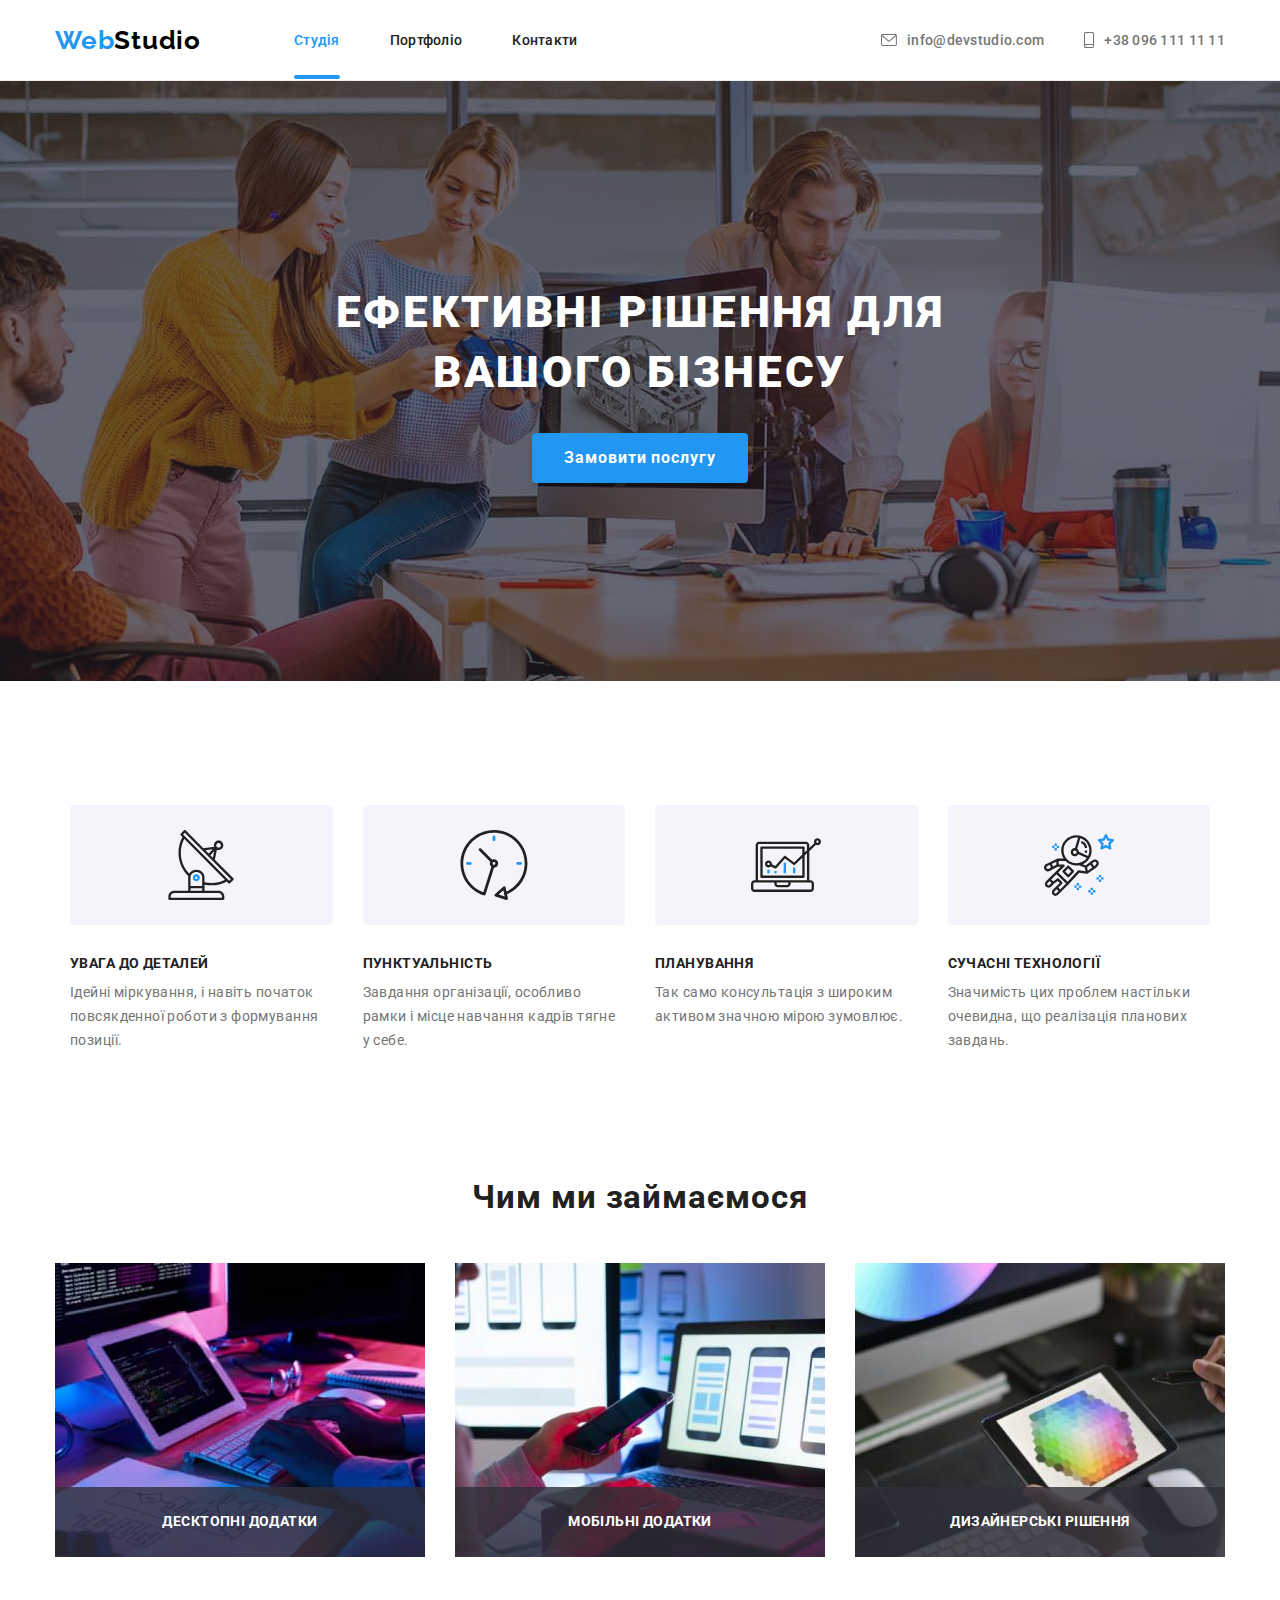
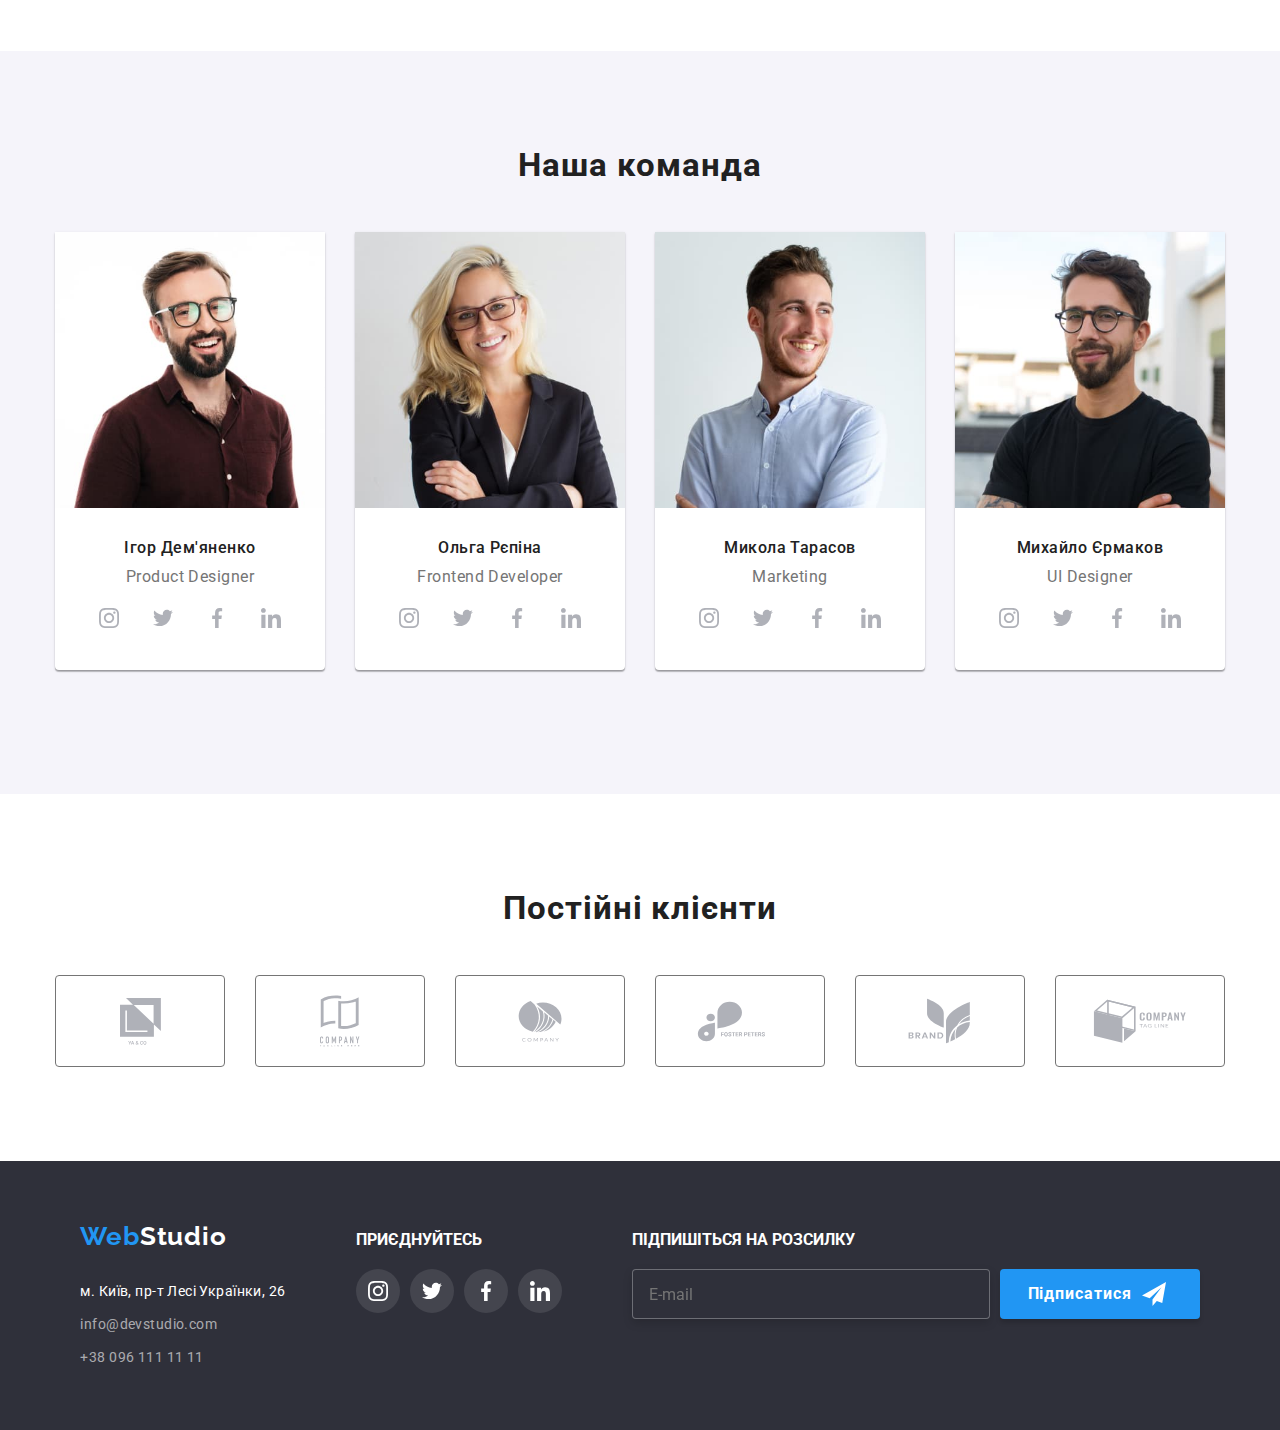
==== commit 84bc0632: "DZ_8" ====
--- a/index.html
+++ b/index.html
@@ -16,7 +16,7 @@
     <title>goit-markup-hw-07</title>
 </head>
 
-<body>
+<body class="body-overflow">
     <div class="backdrop is-hidden" data-modal>
         <div class="modal">
             <button type="button" class="modal__button-close button-close" data-modal-close>
@@ -86,16 +86,21 @@
             </nav>
             <ul class="navigation-contacts">
                 <li><a class="header-nav__mail" href="mailto:info@devstudio.com">
-                        <svg class="header-nav__icon" width="16px" height="12px">
+                        <svg class="header-nav__icon" width="14px" height="10px">
                             <use href="./images/icon/icons.svg#icon-envelope"></use>
                         </svg>
                         info@devstudio.com</a></li>
                 <li><a class="header-nav__tel" href="tel:+380961111111">
-                        <svg class="header-nav__icon" width="10px" height="16px">
+                        <svg class="header-nav__icon" width="10px" height="14px">
                             <use href="./images/icon/icons.svg#icon-smartphone"></use>
                         </svg>
                         +38 096 111 11 11</a></li>
             </ul>
+            <button class="menu-toggle js-open-menu" aria-expanded="false" aria-controls="mobile-menu">
+                <svg width="24px" height="24px">
+                    <use href="./images/icon/icons.svg#icon-menu_24px"></use>
+                </svg>
+            </button>
         </div>
     </header>
     <main>
@@ -156,7 +161,7 @@
                 </ul>
             </div>
         </section>
-        <section class="section">
+        <section class="section what-doing__section">
             <div class="container">
                 <h2 class="section-name">Чим ми займаємося</h2>
                 <ul class="what-doing">
@@ -186,7 +191,12 @@
                 <h2 class="section-name">Наша команда</h2>
                 <ul class="command-list">
                     <li class="command-card">
-                        <img src="./images/igor_demyanenko.jpg" alt="Фото Ігор Дем'яненко" width="270">
+                        <picture>
+                            <source srcset="./images/igor_demyanenko_450.jpg" media="(min-width: 480px)">
+                            <source srcset="./images/igor_demyanenko_354.jpg" media="(min-width: 768px)">
+                         <img src="./images/igor_demyanenko.jpg" alt="Фото Ігор Дем'яненко" >
+                        </picture>
+
                         <div class="command-card__name">
                             <h3 class="command-card__title">Ігор Дем'яненко</h3>
                             <p class="command-card__text">Product Designer</p>
@@ -225,7 +235,11 @@
                         </div>
                     </li>
                     <li class="command-card">
-                        <img src="./images/olga_repina.jpg" alt="Фото Ольга Рєпіна" width="270">
+                        <picture>
+                            <source srcset="./images/olga_repina_450.jpg" media="(min-width: 480px)">
+                            <source srcset="./images/olga_repina_354.jpg" media="(min-width: 768px)">
+                            <img src="./images/olga_repina.jpg" alt="Фото Ольга Репина">
+                        </picture>
                         <div class="command-card__name">
                             <h3 class="command-card__title">Ольга Рєпіна</h3>
                             <p class="command-card__text">Frontend Developer</p>
@@ -264,7 +278,11 @@
                         </div>
                     </li>
                     <li class="command-card">
-                        <img src="./images/mikola_tarasov.jpg" alt="Фото Микола Тарасов" width="270">
+                        <picture>
+                            <source srcset="./images/mikola_tarasov_450.jpg" media="(min-width: 480px)">
+                            <source srcset="./images/mikola_tarasov_354.jpg" media="(min-width: 768px)">
+                            <img src="./images/mikola_tarasov.jpg" alt="Фото Микола Тарасов">
+                        </picture>
                         <div class="command-card__name">
                             <h3 class="command-card__title">Микола Тарасов</h3>
                             <p class="command-card__text">Marketing</p>
@@ -303,7 +321,11 @@
                         </div>
                     </li>
                     <li class="command-card">
-                        <img src="./images/mihailo_ermakov.jpg" alt="Фото Михайло Єрмаков" width="270">
+                        <picture>
+                            <source srcset="./images/mihailo_ermakov_450.jpg" media="(min-width: 480px)">
+                            <source srcset="./images/mihailo_ermakov_354.jpg" media="(min-width: 768px)">
+                            <img src="./images/mihailo_ermakov.jpg" alt="Фото Михайло Єрмаков">
+                        </picture>
                         <div class="command-card__name">
                             <h3 class="command-card__title">Михайло Єрмаков</h3>
                             <p class="command-card__text">UI Designer</p>
@@ -388,7 +410,7 @@
     </main>
     <footer class="footer-background">
         <div class="container futer-content">
-            <div>
+            <div class="footer-nav-logo">
                 <a href="./index.html" class="logo logo--footer"><span class="logo-web">Web</span>Studio</a>
                 <address>
                     <ul class="footer-nav">
@@ -454,8 +476,32 @@
         </div>
     </footer>
    
-
+    <div class="menu-container js-menu-container" id="mobile-menu">
+        <button class="menu-toggle js-close-menu">
+            <svg width="19px" height="19px">
+                <use href="./images/icon/icons.svg#icon-Vector-1"></use>
+            </svg>
+        </button>
+    <div class="mobile-menu">
+        <ul class="mobile-menu-links">
+            <li><a href="./index.html" class="mobile-menu-links__link mobile-menu-links__link--active">Студія</a></li>
+            <li><a href="./potfolio.html" class="mobile-menu-links__link">Портфоліо</a></li>
+            <li><a href="" class="mobile-menu-links__link">Контакти</a></li>
+        </ul>
+        <ul class="mobile-menu-contact">
+            <li><a href="tel:+380961111111" class="mobile-menu-contact__tel">+38 096 111 11 11</a></li>
+            <li><a href="mailto:info@devstudio.com" class="mobile-menu-contact__mail">info@devstudio.com</a></li>
+        </ul>
+        <ul class="mobile-menu-socials">
+            <li class="mobile-menu-socials__link"><a href="">Instagram</a></li>
+            <li class="mobile-menu-socials__link"><a href="">Twitter</a></li>
+            <li class="mobile-menu-socials__link"><a href="">Facebook</a></li>
+            <li class="mobile-menu-socials__link"><a href="">LinkedIn</a></li>
+        </ul>
+    </div>
+    </div>
 <script src="./js/modal.js"></script>
+<script defer src="js/mobile-menu.js"></script>
    
 </body>
 
--- a/css/main.min.css
+++ b/css/main.min.css
@@ -1 +1 @@
-:root{--color-blue: #2196f3;--color-head: #212121;--color-comment: #757575;--color-white: #ffffff;--color-background-grey: #2f303a;--color-easy-gray: #f5f4fa;--color-icon: #afb1b8}body{font-family:Roboto,sans-serif;color:var(--color-comment);background-color:var(--color-white)}.container{width:1200px;margin:0 auto;padding:0 15px}.section{padding:94px 0}.is-hidden{visibility:hidden;opacity:0;pointer-events:none;-webkit-transform:scale(0.6);transform:scale(0.6)}h1,h2,h3,h4,h5,h6,p{margin:0}.list{list-style:none;padding-left:0;margin:0}.link{text-decoration:none;color:inherit}img{display:block;max-width:100%;height:auto}address{font-style:normal}ul{list-style-type:none;-webkit-padding-start:0;padding-inline-start:0;margin:0}a{text-decoration:none}.backdrop{position:fixed;width:100%;height:100%;z-index:2;background-color:rgba(0,0,0,.2);-webkit-transition:opacity 250ms cubic-bezier(0.4, 0, 0.2, 1);transition:opacity 250ms cubic-bezier(0.4, 0, 0.2, 1)}.button-close{width:30px;height:30px;border-radius:50%;border:2px solid var(--color-easy-gray);background:var(--color-white);-webkit-transition:fill 250ms cubic-bezier(0.4, 0, 0.2, 1);transition:fill 250ms cubic-bezier(0.4, 0, 0.2, 1)}.button-menu{background-color:var(--color-easy-gray);font-family:"Roboto";font-style:normal;font-weight:500;font-size:16px;line-height:1.6;text-align:center;letter-spacing:.03em;color:var(--color-head);padding:6px 22px;border-radius:4px;border-width:0;-webkit-transition:background-color 250ms cubic-bezier(0.4, 0, 0.2, 1),color 250ms cubic-bezier(0.4, 0, 0.2, 1),-webkit-box-shadow 250ms cubic-bezier(0.4, 0, 0.2, 1);transition:background-color 250ms cubic-bezier(0.4, 0, 0.2, 1),color 250ms cubic-bezier(0.4, 0, 0.2, 1),-webkit-box-shadow 250ms cubic-bezier(0.4, 0, 0.2, 1);transition:background-color 250ms cubic-bezier(0.4, 0, 0.2, 1),color 250ms cubic-bezier(0.4, 0, 0.2, 1),box-shadow 250ms cubic-bezier(0.4, 0, 0.2, 1);transition:background-color 250ms cubic-bezier(0.4, 0, 0.2, 1),color 250ms cubic-bezier(0.4, 0, 0.2, 1),box-shadow 250ms cubic-bezier(0.4, 0, 0.2, 1),-webkit-box-shadow 250ms cubic-bezier(0.4, 0, 0.2, 1)}.button-menu:hover,.button-munu:focus{cursor:pointer;background-color:var(--color-blue);letter-spacing:.03em;color:var(--color-white);-webkit-box-shadow:0px 3px 1px rgba(0,0,0,.1),0px 1px 2px rgba(0,0,0,.08),0px 2px 2px rgba(0,0,0,.12);box-shadow:0px 3px 1px rgba(0,0,0,.1),0px 1px 2px rgba(0,0,0,.08),0px 2px 2px rgba(0,0,0,.12)}.logo{text-decoration:none;font-family:Raleway;font-size:26px;line-height:1.2;color:#000;font-weight:700;margin-right:93px}.logo-web{color:var(--color-blue)}.logo--footer{color:var(--color-white)}.modal{position:absolute;top:50%;left:50%;-webkit-transform:translate(-50%, -50%);transform:translate(-50%, -50%);width:528px;height:581px;margin:0;background:var(--color-white);-webkit-box-shadow:0px 1px 3px rgba(0,0,0,.12),0px 1px 1px rgba(0,0,0,.14),0px 2px 1px rgba(0,0,0,.2);box-shadow:0px 1px 3px rgba(0,0,0,.12),0px 1px 1px rgba(0,0,0,.14),0px 2px 1px rgba(0,0,0,.2);border-radius:4px;-webkit-transition:visibility 250ms cubic-bezier(0.4, 0, 0.2, 1),-webkit-transform 250ms cubic-bezier(0.4, 0, 0.2, 1);transition:visibility 250ms cubic-bezier(0.4, 0, 0.2, 1),-webkit-transform 250ms cubic-bezier(0.4, 0, 0.2, 1);transition:transform 250ms cubic-bezier(0.4, 0, 0.2, 1),visibility 250ms cubic-bezier(0.4, 0, 0.2, 1);transition:transform 250ms cubic-bezier(0.4, 0, 0.2, 1),visibility 250ms cubic-bezier(0.4, 0, 0.2, 1),-webkit-transform 250ms cubic-bezier(0.4, 0, 0.2, 1)}.modal__button-close{position:absolute;top:8px;right:8px}.modal__button-close:hover{fill:var(--color-blue);cursor:pointer}.section-benefits{padding:94px 0 0 0}.benefits{display:-webkit-box;display:-ms-flexbox;display:flex}.benefits>li{-ms-flex-preferred-size:270px;flex-basis:270px;margin-right:30px}.benefits>li:last-child{margin-right:0}.benefits__title{font-size:14px;line-height:1.15;letter-spacing:.03em;text-transform:uppercase;color:var(--color-head);margin-bottom:10px}.benefits__text{font-size:14px;line-height:1.7;letter-spacing:.03em}.benefits__icon{display:-webkit-box;display:-ms-flexbox;display:flex;-webkit-box-align:center;-ms-flex-align:center;align-items:center;-webkit-box-pack:center;-ms-flex-pack:center;justify-content:center;height:120px;background-color:var(--color-easy-gray);border-radius:4px;margin-bottom:30px}.client{-ms-flex-preferred-size:calc((100% - 150px)/4);flex-basis:calc((100% - 150px)/4);text-align:center;fill:var(--color-comment)}.client-list{display:-webkit-box;display:-ms-flexbox;display:flex;-webkit-box-pack:center;-ms-flex-pack:center;justify-content:center;gap:30px;height:92px}.client__link{display:-webkit-box;display:-ms-flexbox;display:flex;-webkit-box-align:center;-ms-flex-align:center;align-items:center;-webkit-box-pack:center;-ms-flex-pack:center;justify-content:center;width:100%;height:100%;border:1px solid var(--color-comment);border-radius:4px;fill:var(--color-icon)}.client__link:hover,.client__link:focus{fill:var(--color-blue);border-color:var(--color-blue);-webkit-transition:border-color 250ms cubic-bezier(0.4, 0, 0.2, 1);transition:border-color 250ms cubic-bezier(0.4, 0, 0.2, 1)}.client__icon{-webkit-transition:fill 250ms cubic-bezier(0.4, 0, 0.2, 1);transition:fill 250ms cubic-bezier(0.4, 0, 0.2, 1)}.client__icon:hover,.client__icon:focus{fill:var(--color-blue)}.command{background-color:var(--color-easy-gray)}.section-name{margin-bottom:47px}.command-list{display:-webkit-box;display:-ms-flexbox;display:flex;gap:30px}.command-card{background:#fff;-webkit-box-shadow:0px 1px 3px rgba(0,0,0,.12),0px 1px 1px rgba(0,0,0,.14),0px 2px 1px rgba(0,0,0,.2);box-shadow:0px 1px 3px rgba(0,0,0,.12),0px 1px 1px rgba(0,0,0,.14),0px 2px 1px rgba(0,0,0,.2);border-radius:0px 0px 4px 4px}.command-card__title{font-weight:500;font-size:16px;line-height:1.2;text-align:center;letter-spacing:.03em;color:var(--color-head)}.command-card__text{font-size:16px;line-height:1.2;text-align:center;letter-spacing:.03em;margin-top:10px;margin-bottom:10px}.command-card__name{padding:30px 0}.command-card__social-list{display:-webkit-box;display:-ms-flexbox;display:flex;gap:10px;margin:auto;-webkit-box-pack:center;-ms-flex-pack:center;justify-content:center;-webkit-box-align:center;-ms-flex-align:center;align-items:center}.command-card__social-item{width:44px;height:44px;border-radius:50%;-webkit-transition:background-color 250ms cubic-bezier(0.4, 0, 0.2, 1);transition:background-color 250ms cubic-bezier(0.4, 0, 0.2, 1)}.command-card__social-link{display:-webkit-box;display:-ms-flexbox;display:flex;-webkit-box-pack:center;-ms-flex-pack:center;justify-content:center;-webkit-box-align:center;-ms-flex-align:center;align-items:center;width:100%;height:100%;border-radius:50%;fill:var(--color-icon);-webkit-transition:fill 250ms cubic-bezier(0.4, 0, 0.2, 1);transition:fill 250ms cubic-bezier(0.4, 0, 0.2, 1)}.command-card__social-item:hover{background-color:var(--color-blue)}.command-card__social-link:hover,.command-card__social-link:focus{fill:var(--color-white)}.section-name{font-size:36px;line-height:1.2;text-align:center;letter-spacing:.03em;color:var(--color-head)}.what-doing{display:-webkit-box;display:-ms-flexbox;display:flex;gap:30px}.what-doing-overlay-box{position:relative;overflow:hidden}.what-doing-overlay{position:absolute;bottom:0;right:0;width:100%;height:70px;display:-webkit-box;display:-ms-flexbox;display:flex;-webkit-box-align:center;-ms-flex-align:center;align-items:center;-webkit-box-pack:center;-ms-flex-pack:center;justify-content:center;background:rgba(47,48,58,.8)}.what-doing-overlay__text{font-weight:700;font-size:14px;line-height:1.14;text-align:center;letter-spacing:.03em;text-transform:uppercase;color:var(--color-white)}.footer-background{background-color:var(--color-background-grey);padding:60px 0}.futer-content{display:-webkit-box;display:-ms-flexbox;display:flex;-webkit-box-pack:justify;-ms-flex-pack:justify;justify-content:space-between;-webkit-box-align:baseline;-ms-flex-align:baseline;align-items:baseline;gap:70px}.footer-nav__adres{font-style:normal;font-size:14px;line-height:1.71;letter-spacing:.03em;color:var(--color-white);margin-top:28px}.footer-nav__mail,.footer-nav__tel{font-style:normal;font-size:14px;line-height:1.7;letter-spacing:.03em;color:rgba(255,255,255,.6)}.footer-nav__mail:hover{color:var(--color-blue)}.footer-nav__link{margin:9px 0}.footer-social__list{display:-webkit-box;display:-ms-flexbox;display:flex;gap:10px;margin:auto;-webkit-box-pack:center;-ms-flex-pack:center;justify-content:center;-webkit-box-align:center;-ms-flex-align:center;align-items:center}.footer-social__item{width:44px;height:44px;border-radius:50%;fill:var(--color-white)}.footer-social__link:hover,.footer-social__link:focus{background-color:var(--color-blue)}.footer-social__link{display:-webkit-box;display:-ms-flexbox;display:flex;-webkit-box-pack:center;-ms-flex-pack:center;justify-content:center;-webkit-box-align:center;-ms-flex-align:center;align-items:center;width:100%;height:100%;border-radius:50%;background-color:rgba(255,255,255,.1);fill:var(--color-white);-webkit-transition:background-color 250ms cubic-bezier(0.4, 0, 0.2, 1);transition:background-color 250ms cubic-bezier(0.4, 0, 0.2, 1)}.header{display:-webkit-box;display:-ms-flexbox;display:flex;-ms-flex-pack:distribute;justify-content:space-around;-webkit-box-align:center;-ms-flex-align:center;align-items:center;border-bottom:1px solid #ececec}.container-header{display:-webkit-box;display:-ms-flexbox;display:flex;-ms-flex-pack:distribute;justify-content:space-around;-webkit-box-align:center;-ms-flex-align:center;align-items:center;width:1200px;margin:0 auto;padding:0 15px}.header-nav{display:-webkit-box;display:-ms-flexbox;display:flex;-webkit-box-align:center;-ms-flex-align:center;align-items:center}.navigation-list{position:relative;display:-webkit-box;display:-ms-flexbox;display:flex;-webkit-margin-before:0;margin-block-start:0;-webkit-margin-after:0;margin-block-end:0;padding:31px 0}.navigation-contacts{display:-webkit-box;display:-ms-flexbox;display:flex;margin-left:auto}.header-nav__link{position:relative;font-weight:500;font-size:14px;line-height:1.15;letter-spacing:.02em;color:var(--color-head);margin-right:50px}.header-nav__link--current{color:var(--color-blue)}.header-nav__link:active,.header-nav__link:focus{color:var(--color-blue)}.header-nav__link--current::after{display:block;content:"";width:100%;height:4px;position:absolute;bottom:-31px;left:0;background-color:var(--color-blue);border-radius:2px}.header-nav__mail{display:-webkit-box;display:-ms-flexbox;display:flex;-webkit-box-align:center;-ms-flex-align:center;align-items:center;font-weight:500;line-height:1.15;letter-spacing:.02em;font-size:14px;color:var(--color-comment);font-style:normal;-webkit-transition:color 250ms cubic-bezier(0.4, 0, 0.2, 1);transition:color 250ms cubic-bezier(0.4, 0, 0.2, 1)}.header-nav__mail:hover,.header-nav__mail:focus{color:var(--color-blue);fill:var(--color-blue)}.header-nav__icon{fill:currentColor;margin-right:10px}.header-nav__tel{display:-webkit-box;display:-ms-flexbox;display:flex;-webkit-box-align:center;-ms-flex-align:center;align-items:center;font-weight:500;color:var(--color-comment);font-style:normal;font-size:14px;line-height:1.15;letter-spacing:.02em;margin-left:40px}.header-nav__tel:focus{color:var(--color-blue)}.hero-background{background-image:-webkit-gradient(linear, left top, left bottom, from(rgba(47, 48, 58, 0.4)), to(rgba(47, 48, 58, 0.4))),url(/images/hero-img.jpg);background-image:linear-gradient(rgba(47, 48, 58, 0.4), rgba(47, 48, 58, 0.4)),url(/images/hero-img.jpg);background-repeat:no-repeat;background-position:center;background-size:cover;background-color:var(--color-background-grey);height:600px;text-align:center}.hero-text{font-weight:900;font-size:44px;line-height:1.36;text-align:center;letter-spacing:.06em;text-transform:uppercase;color:#fff;width:800px;margin:106px auto 30px auto}.hero-button{font-family:"Roboto";font-style:normal;font-weight:700;font-size:16px;line-height:1.9;display:-webkit-box;display:-ms-flexbox;display:flex;-webkit-box-align:center;-ms-flex-align:center;align-items:center;text-align:center;letter-spacing:.06em;color:var(--color-white);background-color:var(--color-blue);margin:auto;padding:10px 24px;-webkit-box-shadow:0px 4px 4px rgba(0,0,0,.15);box-shadow:0px 4px 4px rgba(0,0,0,.15);border-radius:4px;border:none}.visually-hidden{position:absolute;white-space:nowrap;width:1px;height:1px;overflow:hidden;border:0;padding:0;clip:rect(0 0 0 0);-webkit-clip-path:inset(50%);clip-path:inset(50%);margin:-1px}.portfolio-button{display:-webkit-box;display:-ms-flexbox;display:flex;gap:8px;-webkit-box-pack:center;-ms-flex-pack:center;justify-content:center;margin-bottom:50px}.project-card__name{font-size:18px;line-height:2;letter-spacing:.06em;color:var(--color-head)}.project-gallary{display:-webkit-box;display:-ms-flexbox;display:flex;-ms-flex-wrap:wrap;flex-wrap:wrap;gap:30px}.project-card{display:block;position:relative;overflow:hidden;-webkit-transition:-webkit-box-shadow 250ms cubic-bezier(0.4, 0, 0.2, 1);transition:-webkit-box-shadow 250ms cubic-bezier(0.4, 0, 0.2, 1);transition:box-shadow 250ms cubic-bezier(0.4, 0, 0.2, 1);transition:box-shadow 250ms cubic-bezier(0.4, 0, 0.2, 1), -webkit-box-shadow 250ms cubic-bezier(0.4, 0, 0.2, 1)}.project-card:hover,.project-card:focus{-webkit-box-shadow:0px 1px 1px rgba(0,0,0,.12),0px 4px 4px rgba(0,0,0,.06),1px 4px 6px rgba(0,0,0,.16);box-shadow:0px 1px 1px rgba(0,0,0,.12),0px 4px 4px rgba(0,0,0,.06),1px 4px 6px rgba(0,0,0,.16)}.project-card__text{font-size:16px;line-height:1.9;letter-spacing:.03em;color:var(--color-comment)}.project-card__title{border:1px solid #eee;padding:20px 24px}.project-card__overlay{position:relative;overflow:hidden}.overlay-card{position:absolute;top:0;left:0;width:100%;height:100%;background-color:rgba(33,150,243,.9);padding:63px 24px;-webkit-transform:translatey(100%);transform:translatey(100%);-webkit-transition:-webkit-transform 250ms ease;transition:-webkit-transform 250ms ease;transition:transform 250ms ease;transition:transform 250ms ease, -webkit-transform 250ms ease}.overlay-card__text{font-weight:400;font-size:18px;line-height:1.6;letter-spacing:.03em;color:var(--color-white)}.project-card:hover .overlay-card{-webkit-transform:translatey(0);transform:translatey(0);-webkit-transition:-webkit-transform 250ms ease;transition:-webkit-transform 250ms ease;transition:transform 250ms ease;transition:transform 250ms ease, -webkit-transform 250ms ease}.subscription__bar{display:-webkit-box;display:-ms-flexbox;display:flex}.connecting{margin-bottom:20px;text-transform:uppercase;color:var(--color-white)}.subscription__email{width:358px;height:50px;padding-left:16px;margin:0 10px 0 0;background-color:var(--color-background-grey);border:1px solid rgba(255,255,255,.3);-webkit-filter:drop-shadow(0px 4px 4px rgba(0, 0, 0, 0.15));filter:drop-shadow(0px 4px 4px rgba(0, 0, 0, 0.15));border-radius:4px;color:var(--color-comment);cursor:pointer;-webkit-transition:border-color 250ms cubic-bezier(0.4, 0, 0.2, 1);transition:border-color 250ms cubic-bezier(0.4, 0, 0.2, 1)}.subscription__email:focus{border-color:var(--color-comment);outline:none}.subscription__button{display:-webkit-box;display:-ms-flexbox;display:flex;width:200px;height:50px;padding:10px 28px;background:var(--color-blue);border:none;-webkit-box-shadow:0px 4px 4px rgba(0,0,0,.15);box-shadow:0px 4px 4px rgba(0,0,0,.15);border-radius:4px;font-size:16px;font-weight:700;line-height:1.875;-webkit-box-align:center;-ms-flex-align:center;align-items:center;text-align:center;letter-spacing:.06em;color:var(--color-white);cursor:pointer}.subscription__icon{fill:var(--color-white);margin-left:10px}.modal-form{width:100%;height:100%}.form-order__name{font-style:normal;font-weight:700;font-size:20px;line-height:1.15;text-align:center;letter-spacing:.03em;color:var(--color-head);margin-bottom:12px}.form-order{width:100%;height:100%;padding:40px}.form-order__field{position:relative;margin-bottom:10px;margin-top:4px}.form-order__input{width:100%;height:40px;padding-left:42px;padding-right:40px;border:1px solid rgba(33,33,33,.2);border-radius:4px;cursor:pointer;-webkit-transition:all 250ms cubic-bezier(0.4, 0, 0.2, 1);transition:all 250ms cubic-bezier(0.4, 0, 0.2, 1)}.form-order__label{display:block;font-size:12px;line-height:1.16;letter-spacing:.01em;color:var(--color-comment);margin:0px;padding:0px;-webkit-transition:all 250ms cubic-bezier(0.4, 0, 0.2, 1);transition:all 250ms cubic-bezier(0.4, 0, 0.2, 1)}.form-order__icon{position:absolute;left:15px;top:50%;-webkit-transform:translateY(-50%);transform:translateY(-50%);-webkit-transition:all 250ms cubic-bezier(0.4, 0, 0.2, 1);transition:all 250ms cubic-bezier(0.4, 0, 0.2, 1)}.form-order__input:focus,.form-order__textarea:focus{border-color:var(--color-blue);outline:none}.form-order__-input:focus+.form-order__icon{fill:var(--color-blue)}.form-order__textarea{width:100%;height:120px;padding:12px 16px;resize:none;margin-top:4px;margin-bottom:20px;border:1px solid rgba(33,33,33,.2);border-radius:4px;cursor:pointer;-webkit-transition:all 250ms cubic-bezier(0.4, 0, 0.2, 1);transition:all 250ms cubic-bezier(0.4, 0, 0.2, 1)}.form-order__textarea::-webkit-input-placeholder{font-size:12px;line-height:1.15;letter-spacing:.01em;color:rgba(117,117,117,.5);margin-top:4px}.form-order__textarea::-moz-placeholder{font-size:12px;line-height:1.15;letter-spacing:.01em;color:rgba(117,117,117,.5);margin-top:4px}.form-order__textarea:-ms-input-placeholder{font-size:12px;line-height:1.15;letter-spacing:.01em;color:rgba(117,117,117,.5);margin-top:4px}.form-order__textarea::-ms-input-placeholder{font-size:12px;line-height:1.15;letter-spacing:.01em;color:rgba(117,117,117,.5);margin-top:4px}.form-order__textarea::placeholder{font-size:12px;line-height:1.15;letter-spacing:.01em;color:rgba(117,117,117,.5);margin-top:4px}.form-button{display:block;width:200px;height:50px;margin:30px auto 0;background:var(--color-blue);border:none;-webkit-box-shadow:0px 4px 4px rgba(0,0,0,.15);box-shadow:0px 4px 4px rgba(0,0,0,.15);border-radius:4px;font-weight:700;font-size:16px;line-height:1.88;letter-spacing:.06em;color:var(--color-white);cursor:pointer}.chekbox-container{position:relative;display:-webkit-box;display:-ms-flexbox;display:flex;-webkit-box-align:center;-ms-flex-align:center;align-items:center;margin:0}.checkbox-original{display:none;-webkit-appearance:none;-moz-appearance:none;appearance:none;margin:0px}.checkbox-label{position:relative;padding-left:25px;font-size:14px;line-height:1.7;letter-spacing:.03em;color:var(--color-comment)}.conditions{font-size:14px;line-height:24px;letter-spacing:.03em;color:var(--color-blue);text-decoration:underline}.checkbox-custom{position:absolute;border:2px solid var(--color-head);border-radius:2px;fill:rgba(0,0,0,0);-webkit-transition:all 250ms cubic-bezier(0.4, 0, 0.2, 1);transition:all 250ms cubic-bezier(0.4, 0, 0.2, 1)}.checkbox-original:checked+.checkbox-custom{border-color:var(--color-blue);background-color:var(--color-blue);fill:var(--color-white)}/*# sourceMappingURL=main.min.css.map */+:root{--color-blue: #2196f3;--color-head: #212121;--color-comment: #757575;--color-white: #ffffff;--color-background-grey: #2f303a;--color-easy-gray: #f5f4fa;--color-icon: #afb1b8}body{max-width:100%;font-family:Roboto,sans-serif;color:var(--color-comment);background-color:var(--color-white)}@media screen and (min-width: 768px){body{width:100%;overflow-y:scroll}}@media screen and (min-width: 1200px){body{widows:100%}}.container{width:480px;margin:0 auto;padding:0 15px}@media screen and (min-width: 768px){.container{width:768px}}@media screen and (min-width: 1200px){.container{width:1200px}}.section{padding:60px 0}@media screen and (min-width: 1200px){.section{padding:94px 0}}.section .section-name{font-size:28px;line-height:1.2;text-align:center;letter-spacing:.03em;color:var(--color-head)}@media screen and (min-width: 1200px){.section .section-name{font-size:33px}}.is-hidden{visibility:hidden;opacity:0;pointer-events:none;-webkit-transform:scale(0.6);transform:scale(0.6)}h1,h2,h3,h4,h5,h6,p{margin:0}.list{list-style:none;padding-left:0;margin:0}.link{text-decoration:none;color:inherit}img{display:block;max-width:100%;height:auto}address{font-style:normal}ul{list-style-type:none;-webkit-padding-start:0;padding-inline-start:0;margin:0}a{text-decoration:none}.backdrop{position:fixed;width:100%;height:100%;z-index:2;background-color:rgba(0,0,0,.2);-webkit-transition:opacity 250ms cubic-bezier(0.4, 0, 0.2, 1);transition:opacity 250ms cubic-bezier(0.4, 0, 0.2, 1)}.button-close{width:30px;height:30px;border-radius:50%;border:2px solid var(--color-easy-gray);background:var(--color-white);-webkit-transition:fill 250ms cubic-bezier(0.4, 0, 0.2, 1);transition:fill 250ms cubic-bezier(0.4, 0, 0.2, 1)}.button-menu{background-color:var(--color-easy-gray);font-family:"Roboto";font-style:normal;font-weight:500;font-size:16px;line-height:1.6;text-align:center;letter-spacing:.03em;color:var(--color-head);padding:6px 22px;border-radius:4px;border-width:0;-webkit-transition:background-color 250ms cubic-bezier(0.4, 0, 0.2, 1),color 250ms cubic-bezier(0.4, 0, 0.2, 1),-webkit-box-shadow 250ms cubic-bezier(0.4, 0, 0.2, 1);transition:background-color 250ms cubic-bezier(0.4, 0, 0.2, 1),color 250ms cubic-bezier(0.4, 0, 0.2, 1),-webkit-box-shadow 250ms cubic-bezier(0.4, 0, 0.2, 1);transition:background-color 250ms cubic-bezier(0.4, 0, 0.2, 1),color 250ms cubic-bezier(0.4, 0, 0.2, 1),box-shadow 250ms cubic-bezier(0.4, 0, 0.2, 1);transition:background-color 250ms cubic-bezier(0.4, 0, 0.2, 1),color 250ms cubic-bezier(0.4, 0, 0.2, 1),box-shadow 250ms cubic-bezier(0.4, 0, 0.2, 1),-webkit-box-shadow 250ms cubic-bezier(0.4, 0, 0.2, 1)}.button-menu:hover,.button-munu:focus{cursor:pointer;background-color:var(--color-blue);letter-spacing:.03em;color:var(--color-white);-webkit-box-shadow:0px 3px 1px rgba(0,0,0,.1),0px 1px 2px rgba(0,0,0,.08),0px 2px 2px rgba(0,0,0,.12);box-shadow:0px 3px 1px rgba(0,0,0,.1),0px 1px 2px rgba(0,0,0,.08),0px 2px 2px rgba(0,0,0,.12)}.logo{font-family:Raleway;font-style:normal;font-weight:700;font-size:24px;line-height:1.16;letter-spacing:.03em;color:#000;padding:16px 0}@media screen and (min-width: 768px){.logo{margin-right:88px}}@media screen and (min-width: 1200px){.logo{font-size:26px;line-height:1.2;margin-right:93px}}.logo-web{color:var(--color-blue)}.logo--footer{color:var(--color-white);margin:auto}@media screen and (min-width: 1200px){.logo--footer{margin-left:0px}}.modal{position:absolute;top:50%;left:50%;-webkit-transform:translate(-50%, -50%);transform:translate(-50%, -50%);width:450px;height:609px;margin:0;background:var(--color-white);-webkit-box-shadow:0px 1px 3px rgba(0,0,0,.12),0px 1px 1px rgba(0,0,0,.14),0px 2px 1px rgba(0,0,0,.2);box-shadow:0px 1px 3px rgba(0,0,0,.12),0px 1px 1px rgba(0,0,0,.14),0px 2px 1px rgba(0,0,0,.2);border-radius:4px;-webkit-transition:visibility 250ms cubic-bezier(0.4, 0, 0.2, 1),-webkit-transform 250ms cubic-bezier(0.4, 0, 0.2, 1);transition:visibility 250ms cubic-bezier(0.4, 0, 0.2, 1),-webkit-transform 250ms cubic-bezier(0.4, 0, 0.2, 1);transition:transform 250ms cubic-bezier(0.4, 0, 0.2, 1),visibility 250ms cubic-bezier(0.4, 0, 0.2, 1);transition:transform 250ms cubic-bezier(0.4, 0, 0.2, 1),visibility 250ms cubic-bezier(0.4, 0, 0.2, 1),-webkit-transform 250ms cubic-bezier(0.4, 0, 0.2, 1)}@media screen and (min-width: 1200px){.modal{width:528px;height:581px}}.modal__button-close{position:absolute;top:8px;right:8px}.modal__button-close:hover{fill:var(--color-blue);cursor:pointer}.section-benefits{padding:60px 0 0 0}@media screen and (min-width: 1200px){.section-benefits{padding:94px 0 0 0}}.benefits{margin:30px 15px}@media screen and (min-width: 768px){.benefits{display:-webkit-box;display:-ms-flexbox;display:flex;-ms-flex-wrap:wrap;flex-wrap:wrap;gap:30px}}@media screen and (min-width: 768px){.benefits>li{-ms-flex-preferred-size:calc((100% - 30px)/2);flex-basis:calc((100% - 30px)/2)}}@media screen and (min-width: 1200px){.benefits>li{-ms-flex-preferred-size:calc((100% - 90px)/4);flex-basis:calc((100% - 90px)/4)}}.benefits__title{font-size:14px;line-height:1.15;letter-spacing:.03em;text-transform:uppercase;color:var(--color-head);margin-bottom:10px}.benefits__text{font-size:14px;line-height:1.7;letter-spacing:.03em}.benefits__icon{display:-webkit-box;display:-ms-flexbox;display:flex;-webkit-box-align:center;-ms-flex-align:center;align-items:center;-webkit-box-pack:center;-ms-flex-pack:center;justify-content:center;height:120px;background-color:var(--color-easy-gray);border-radius:4px;margin:30px 0}@media screen and (min-width: 768px){.benefits__icon{margin:0 0 30px 0}}.client{-ms-flex-preferred-size:calc((100% - 30px)/2);flex-basis:calc((100% - 30px)/2);text-align:center;fill:var(--color-comment);height:92px}@media screen and (min-width: 768px){.client{-ms-flex-preferred-size:calc((100% - 60px)/3);flex-basis:calc((100% - 60px)/3)}}@media screen and (min-width: 1200px){.client{-ms-flex-preferred-size:calc((100% - 150px)/6);flex-basis:calc((100% - 150px)/6)}}.client-list{display:-webkit-box;display:-ms-flexbox;display:flex;-webkit-box-pack:center;-ms-flex-pack:center;justify-content:center;-ms-flex-wrap:wrap;flex-wrap:wrap;gap:30px}.client__link{display:-webkit-box;display:-ms-flexbox;display:flex;-webkit-box-align:center;-ms-flex-align:center;align-items:center;-webkit-box-pack:center;-ms-flex-pack:center;justify-content:center;width:100%;height:100%;border:1px solid var(--color-comment);border-radius:4px;fill:var(--color-icon)}.client__link:hover,.client__link:focus{fill:var(--color-blue);border-color:var(--color-blue);-webkit-transition:border-color 250ms cubic-bezier(0.4, 0, 0.2, 1);transition:border-color 250ms cubic-bezier(0.4, 0, 0.2, 1)}.client__icon{-webkit-transition:fill 250ms cubic-bezier(0.4, 0, 0.2, 1);transition:fill 250ms cubic-bezier(0.4, 0, 0.2, 1)}.client__icon:hover,.client__icon:focus{fill:var(--color-blue)}.command{background-color:var(--color-easy-gray)}.section-name{margin-bottom:47px}@media screen and (min-width: 768px){.command-list{display:-webkit-box;display:-ms-flexbox;display:flex;-ms-flex-wrap:wrap;flex-wrap:wrap;gap:30px}}.command-card{background:#fff;-webkit-box-shadow:0px 1px 3px rgba(0,0,0,.12),0px 1px 1px rgba(0,0,0,.14),0px 2px 1px rgba(0,0,0,.2);box-shadow:0px 1px 3px rgba(0,0,0,.12),0px 1px 1px rgba(0,0,0,.14),0px 2px 1px rgba(0,0,0,.2);border-radius:0px 0px 4px 4px;margin-bottom:30px}@media screen and (min-width: 768px){.command-card{-ms-flex-preferred-size:calc((100% - 30px)/2);flex-basis:calc((100% - 30px)/2)}}@media screen and (min-width: 1200px){.command-card{-ms-flex-preferred-size:calc((100% - 90px)/4);flex-basis:calc((100% - 90px)/4)}}.command-card__title{font-weight:500;font-size:16px;line-height:1.2;text-align:center;letter-spacing:.03em;color:var(--color-head)}.command-card__text{font-size:16px;line-height:1.2;text-align:center;letter-spacing:.03em;margin-top:10px;margin-bottom:10px}.command-card__name{padding:30px 0}.command-card__social-list{display:-webkit-box;display:-ms-flexbox;display:flex;gap:10px;margin:auto;-webkit-box-pack:center;-ms-flex-pack:center;justify-content:center;-webkit-box-align:center;-ms-flex-align:center;align-items:center}.command-card__social-item{width:44px;height:44px;border-radius:50%;-webkit-transition:background-color 250ms cubic-bezier(0.4, 0, 0.2, 1);transition:background-color 250ms cubic-bezier(0.4, 0, 0.2, 1)}.command-card__social-link{display:-webkit-box;display:-ms-flexbox;display:flex;-webkit-box-pack:center;-ms-flex-pack:center;justify-content:center;-webkit-box-align:center;-ms-flex-align:center;align-items:center;width:100%;height:100%;border-radius:50%;fill:var(--color-icon);-webkit-transition:fill 250ms cubic-bezier(0.4, 0, 0.2, 1);transition:fill 250ms cubic-bezier(0.4, 0, 0.2, 1)}.command-card__social-item:hover{background-color:var(--color-blue)}.command-card__social-link:hover,.command-card__social-link:focus{fill:var(--color-white)}.what-doing__section{display:none}@media screen and (min-width: 1200px){.what-doing__section{display:block}}.what-doing{display:-webkit-box;display:-ms-flexbox;display:flex;gap:30px}.what-doing-overlay-box{position:relative;overflow:hidden}.what-doing-overlay{position:absolute;bottom:0;right:0;width:100%;height:70px;display:-webkit-box;display:-ms-flexbox;display:flex;-webkit-box-align:center;-ms-flex-align:center;align-items:center;-webkit-box-pack:center;-ms-flex-pack:center;justify-content:center;background:rgba(47,48,58,.8)}.what-doing-overlay__text{font-weight:700;font-size:14px;line-height:1.14;text-align:center;letter-spacing:.03em;text-transform:uppercase;color:var(--color-white)}.footer-background{background-color:var(--color-background-grey);padding:60px 0}.futer-content{display:-webkit-box;display:-ms-flexbox;display:flex;-ms-flex-wrap:wrap;flex-wrap:wrap;-webkit-box-pack:center;-ms-flex-pack:center;justify-content:center;-webkit-box-align:baseline;-ms-flex-align:baseline;align-items:baseline;gap:70px}.footer-nav-logo{text-align:center}@media screen and (min-width: 1200px){.footer-nav-logo{text-align:left}}.footer-nav__adres{font-style:normal;font-size:14px;line-height:1.71;letter-spacing:.03em;color:var(--color-white);margin-top:28px}.footer-nav__mail,.footer-nav__tel{font-style:normal;font-size:14px;line-height:1.7;letter-spacing:.03em;color:rgba(255,255,255,.6)}.footer-nav__mail:hover{color:var(--color-blue)}.footer-nav__link{margin:9px 0}.footer-social__list{display:-webkit-box;display:-ms-flexbox;display:flex;gap:10px;margin:auto;-webkit-box-pack:center;-ms-flex-pack:center;justify-content:center;-webkit-box-align:center;-ms-flex-align:center;align-items:center}.footer-social__item{width:44px;height:44px;border-radius:50%;fill:var(--color-white)}.footer-social__link:hover,.footer-social__link:focus{background-color:var(--color-blue)}.footer-social__link{display:-webkit-box;display:-ms-flexbox;display:flex;-webkit-box-pack:center;-ms-flex-pack:center;justify-content:center;-webkit-box-align:center;-ms-flex-align:center;align-items:center;width:100%;height:100%;border-radius:50%;background-color:rgba(255,255,255,.1);fill:var(--color-white);-webkit-transition:background-color 250ms cubic-bezier(0.4, 0, 0.2, 1);transition:background-color 250ms cubic-bezier(0.4, 0, 0.2, 1)}.header{display:-webkit-box;display:-ms-flexbox;display:flex;-ms-flex-pack:distribute;justify-content:space-around;-webkit-box-align:center;-ms-flex-align:center;align-items:center;border-bottom:1px solid #ececec}.container-header{display:-webkit-box;display:-ms-flexbox;display:flex;-webkit-box-pack:justify;-ms-flex-pack:justify;justify-content:space-between;-webkit-box-align:center;-ms-flex-align:center;align-items:center;width:480px;margin:0 auto;padding:0 15px}@media screen and (min-width: 768px){.container-header{width:768px;-ms-flex-pack:distribute;justify-content:space-around}}@media screen and (min-width: 1200px){.container-header{width:1200px;-ms-flex-pack:distribute;justify-content:space-around}}.header-nav{display:-webkit-box;display:-ms-flexbox;display:flex;-webkit-box-align:center;-ms-flex-align:center;align-items:center}.navigation-list{display:none}@media screen and (min-width: 768px){.navigation-list{display:-webkit-box;display:-ms-flexbox;display:flex;-webkit-margin-before:0;margin-block-start:0;-webkit-margin-after:0;margin-block-end:0;padding:31px 0}}.navigation-contacts{display:none}@media screen and (min-width: 768px){.navigation-contacts{display:block}}@media screen and (min-width: 1200px){.navigation-contacts{display:-webkit-box;display:-ms-flexbox;display:flex;margin-left:auto}}.header-nav__link{position:relative;font-weight:500;font-size:14px;line-height:1.15;letter-spacing:.02em;color:var(--color-head);margin-right:50px}.header-nav__link--current{color:var(--color-blue)}.header-nav__link:active,.header-nav__link:focus{color:var(--color-blue)}.header-nav__link--current::after{display:block;content:"";width:100%;height:4px;position:absolute;bottom:-31px;left:0;background-color:var(--color-blue);border-radius:2px}.header-nav__mail{display:-webkit-box;display:-ms-flexbox;display:flex;-webkit-box-align:center;-ms-flex-align:center;align-items:center;font-weight:500;line-height:1.15;letter-spacing:.02em;font-size:12px;color:var(--color-comment);font-style:normal;-webkit-transition:color 250ms cubic-bezier(0.4, 0, 0.2, 1);transition:color 250ms cubic-bezier(0.4, 0, 0.2, 1)}@media screen and (min-width: 1200px){.header-nav__mail{font-size:14px}}.header-nav__mail:hover,.header-nav__mail:focus{color:var(--color-blue);fill:var(--color-blue)}@media screen and (min-width: 1200px){.header-nav__mail>.header-nav__icon{width:16px;height:12px}}@media screen and (min-width: 1200px){.header-nav__tel>.header-nav__icon{height:16px}}.header-nav__icon{fill:currentColor;margin-right:8px}@media screen and (min-width: 1200px){.header-nav__icon{margin-right:10px}}.header-nav__tel{display:-webkit-box;display:-ms-flexbox;display:flex;-webkit-box-align:center;-ms-flex-align:center;align-items:center;font-weight:500;color:var(--color-comment);font-style:normal;font-size:14px;line-height:1.15;letter-spacing:.02em;margin-top:10px}@media screen and (min-width: 1200px){.header-nav__tel{margin-top:0;margin-left:40px}}.header-nav__tel:focus{color:var(--color-blue)}.hero-background{background-image:-webkit-gradient(linear, left top, left bottom, from(rgba(47, 48, 58, 0.4)), to(rgba(47, 48, 58, 0.4))),url(../images/hero-img.jpg);background-image:linear-gradient(rgba(47, 48, 58, 0.4), rgba(47, 48, 58, 0.4)),url(../images/hero-img.jpg);background-repeat:no-repeat;background-position:center;background-size:cover;background-color:var(--color-background-grey);height:400px;text-align:center}@media(min-device-pixel-ratio: 2),(-webkit-min-device-pixel-ratio: 2),(min-resolution: 192dpi),(min-resolution: 2dppx){.hero-background{background-image:url(../../images/hero-img@2x.jpg)}}@media screen and (min-width: 1200px){.hero-background{height:600px;margin:auto;max-width:1600px}}.hero-text{font-weight:900;font-size:26px;line-height:1.6;text-align:center;letter-spacing:.06em;text-transform:uppercase;color:#fff;width:360px;margin:24px auto 30px auto}@media screen and (min-width: 1200px){.hero-text{width:696px;font-size:44px;line-height:1.36;margin:108px auto 30px auto}}.hero-button{font-family:"Roboto";font-style:normal;font-weight:700;font-size:16px;line-height:1.9;display:-webkit-box;display:-ms-flexbox;display:flex;-webkit-box-align:center;-ms-flex-align:center;align-items:center;text-align:center;letter-spacing:.06em;color:var(--color-white);background-color:var(--color-blue);margin:auto;padding:10px 24px;-webkit-box-shadow:0px 4px 4px rgba(0,0,0,.15);box-shadow:0px 4px 4px rgba(0,0,0,.15);border-radius:4px;border:none}@media screen and (min-width: 1200px){.hero-button{padding:10px 32px}}.visually-hidden{position:absolute;white-space:nowrap;width:1px;height:1px;overflow:hidden;border:0;padding:0;clip:rect(0 0 0 0);-webkit-clip-path:inset(50%);clip-path:inset(50%);margin:-1px}.portfolio-button{display:-webkit-box;display:-ms-flexbox;display:flex;gap:8px;-webkit-box-pack:center;-ms-flex-pack:center;justify-content:center;margin-bottom:50px}.project-card__name{font-size:18px;line-height:2;letter-spacing:.06em;color:var(--color-head)}.project-gallary{display:-webkit-box;display:-ms-flexbox;display:flex;-ms-flex-wrap:wrap;flex-wrap:wrap;gap:30px}.project-card{display:block;position:relative;overflow:hidden;-webkit-transition:-webkit-box-shadow 250ms cubic-bezier(0.4, 0, 0.2, 1);transition:-webkit-box-shadow 250ms cubic-bezier(0.4, 0, 0.2, 1);transition:box-shadow 250ms cubic-bezier(0.4, 0, 0.2, 1);transition:box-shadow 250ms cubic-bezier(0.4, 0, 0.2, 1), -webkit-box-shadow 250ms cubic-bezier(0.4, 0, 0.2, 1)}.project-card:hover,.project-card:focus{-webkit-box-shadow:0px 1px 1px rgba(0,0,0,.12),0px 4px 4px rgba(0,0,0,.06),1px 4px 6px rgba(0,0,0,.16);box-shadow:0px 1px 1px rgba(0,0,0,.12),0px 4px 4px rgba(0,0,0,.06),1px 4px 6px rgba(0,0,0,.16)}.project-card__text{font-size:16px;line-height:1.9;letter-spacing:.03em;color:var(--color-comment)}.project-card__title{border:1px solid #eee;padding:20px 24px}.project-card__overlay{position:relative;overflow:hidden}.overlay-card{position:absolute;top:0;left:0;width:100%;height:100%;background-color:rgba(33,150,243,.9);padding:63px 24px;-webkit-transform:translatey(100%);transform:translatey(100%);-webkit-transition:-webkit-transform 250ms ease;transition:-webkit-transform 250ms ease;transition:transform 250ms ease;transition:transform 250ms ease, -webkit-transform 250ms ease}.overlay-card__text{font-weight:400;font-size:18px;line-height:1.6;letter-spacing:.03em;color:var(--color-white)}.project-card:hover .overlay-card{-webkit-transform:translatey(0);transform:translatey(0);-webkit-transition:-webkit-transform 250ms ease;transition:-webkit-transform 250ms ease;transition:transform 250ms ease;transition:transform 250ms ease, -webkit-transform 250ms ease}@media screen and (min-width: 1200px){.subscription__bar{display:-webkit-box;display:-ms-flexbox;display:flex}}.connecting{margin-bottom:20px;text-align:center;text-transform:uppercase;color:var(--color-white)}@media screen and (min-width: 1200px){.connecting{text-align:left}}.subscription__email{width:450px;height:50px;padding-left:16px;margin:0 0 20px 0;background-color:var(--color-background-grey);border:1px solid rgba(255,255,255,.3);-webkit-filter:drop-shadow(0px 4px 4px rgba(0, 0, 0, 0.15));filter:drop-shadow(0px 4px 4px rgba(0, 0, 0, 0.15));border-radius:4px;color:var(--color-comment);cursor:pointer;-webkit-transition:border-color 250ms cubic-bezier(0.4, 0, 0.2, 1);transition:border-color 250ms cubic-bezier(0.4, 0, 0.2, 1)}@media screen and (min-width: 1200px){.subscription__email{width:358px;margin:0 10px 0 0}}.subscription__email:focus{border-color:var(--color-comment);outline:none}.subscription__button{display:-webkit-box;display:-ms-flexbox;display:flex;width:200px;height:50px;padding:10px 28px;background:var(--color-blue);border:none;-webkit-box-shadow:0px 4px 4px rgba(0,0,0,.15);box-shadow:0px 4px 4px rgba(0,0,0,.15);border-radius:4px;font-size:16px;font-weight:700;line-height:1.875;-webkit-box-align:center;-ms-flex-align:center;align-items:center;text-align:center;letter-spacing:.06em;color:var(--color-white);margin:auto;cursor:pointer}.subscription__icon{fill:var(--color-white);margin-left:10px}.modal-form{width:100%;height:100%}.form-order__name{font-style:normal;font-weight:700;font-size:20px;line-height:1.15;text-align:center;letter-spacing:.03em;color:var(--color-head);margin-bottom:12px}.form-order{width:100%;height:100%;padding:40px}.form-order__field{position:relative;margin-bottom:10px;margin-top:4px}.form-order__input{width:100%;height:40px;padding-left:42px;padding-right:40px;border:1px solid rgba(33,33,33,.2);border-radius:4px;cursor:pointer;-webkit-transition:all 250ms cubic-bezier(0.4, 0, 0.2, 1);transition:all 250ms cubic-bezier(0.4, 0, 0.2, 1)}.form-order__label{display:block;font-size:12px;line-height:1.16;letter-spacing:.01em;color:var(--color-comment);margin:0px;padding:0px;-webkit-transition:all 250ms cubic-bezier(0.4, 0, 0.2, 1);transition:all 250ms cubic-bezier(0.4, 0, 0.2, 1)}.form-order__icon{position:absolute;left:15px;top:50%;-webkit-transform:translateY(-50%);transform:translateY(-50%);-webkit-transition:all 250ms cubic-bezier(0.4, 0, 0.2, 1);transition:all 250ms cubic-bezier(0.4, 0, 0.2, 1)}.form-order__input:focus,.form-order__textarea:focus{border-color:var(--color-blue);outline:none}.form-order__-input:focus+.form-order__icon{color:var(--color-blue)}.form-order__textarea{width:100%;height:120px;padding:12px 16px;resize:none;margin-top:4px;margin-bottom:20px;border:1px solid rgba(33,33,33,.2);border-radius:4px;cursor:pointer;-webkit-transition:all 250ms cubic-bezier(0.4, 0, 0.2, 1);transition:all 250ms cubic-bezier(0.4, 0, 0.2, 1)}.form-order__textarea::-webkit-input-placeholder{font-size:12px;line-height:1.15;letter-spacing:.01em;color:rgba(117,117,117,.5);margin-top:4px}.form-order__textarea::-moz-placeholder{font-size:12px;line-height:1.15;letter-spacing:.01em;color:rgba(117,117,117,.5);margin-top:4px}.form-order__textarea:-ms-input-placeholder{font-size:12px;line-height:1.15;letter-spacing:.01em;color:rgba(117,117,117,.5);margin-top:4px}.form-order__textarea::-ms-input-placeholder{font-size:12px;line-height:1.15;letter-spacing:.01em;color:rgba(117,117,117,.5);margin-top:4px}.form-order__textarea::placeholder{font-size:12px;line-height:1.15;letter-spacing:.01em;color:rgba(117,117,117,.5);margin-top:4px}.form-button{display:block;width:200px;height:50px;margin:30px auto 0;background:var(--color-blue);border:none;-webkit-box-shadow:0px 4px 4px rgba(0,0,0,.15);box-shadow:0px 4px 4px rgba(0,0,0,.15);border-radius:4px;font-weight:700;font-size:16px;line-height:1.88;letter-spacing:.06em;color:var(--color-white);cursor:pointer}.chekbox-container{position:relative;display:-webkit-box;display:-ms-flexbox;display:flex;-webkit-box-align:center;-ms-flex-align:center;align-items:center;margin:0}.checkbox-original{display:none;-webkit-appearance:none;-moz-appearance:none;appearance:none;margin:0px}.checkbox-label{position:relative;padding-left:25px;font-size:12px;line-height:1.16;letter-spacing:.03em;color:var(--color-comment)}@media screen and (min-width: 1200px){.checkbox-label{font-size:14px;line-height:1.7}}.conditions{font-size:14px;line-height:24px;letter-spacing:.03em;color:var(--color-blue);text-decoration:underline}.checkbox-custom{position:absolute;border:2px solid var(--color-head);border-radius:2px;fill:rgba(0,0,0,0);-webkit-transition:all 250ms cubic-bezier(0.4, 0, 0.2, 1);transition:all 250ms cubic-bezier(0.4, 0, 0.2, 1)}.checkbox-original:checked+.checkbox-custom{border-color:var(--color-blue);background-color:var(--color-blue);fill:var(--color-white)}.menu-toggle{display:-webkit-box;display:-ms-flexbox;display:flex;-webkit-box-align:center;-ms-flex-align:center;align-items:center;-webkit-box-pack:center;-ms-flex-pack:center;justify-content:center;margin:0;padding:0;cursor:pointer;border:none;background-color:var(--color-white)}@media(min-width: 768px){.menu-toggle{display:none}}.menu-container{position:fixed;top:0;left:0;width:100vw;height:100vh;padding:32px;background-color:var(--color-white);z-index:999;-webkit-transform:translateX(100%);transform:translateX(100%);-webkit-transition:-webkit-transform 250ms ease-in-out;transition:-webkit-transform 250ms ease-in-out;transition:transform 250ms ease-in-out;transition:transform 250ms ease-in-out, -webkit-transform 250ms ease-in-out}.menu-container.is-open{-webkit-transform:translateX(0);transform:translateX(0)}.menu-container .menu-toggle{position:absolute;top:21px;right:25px;color:#fff}.mobile-menu{display:block;padding:0;margin:0;list-style:none;font-weight:500}.mobile-menu-links{margin-bottom:302px}.mobile-menu-links__link{display:block;font-size:40px;line-height:1.17;letter-spacing:.02em;color:var(--color-head);margin-bottom:32px}.mobile-menu-links__link--active{color:var(--color-blue);margin-bottom:36px}.mobile-menu-contact__tel{display:block;font-size:34px;line-height:1.18;letter-spacing:.02em;color:var(--color-blue);margin-bottom:32px}.mobile-menu-contact__mail{display:block;font-size:24px;line-height:1.17;letter-spacing:.02em;color:var(--color-comment);margin-bottom:64px}.mobile-menu-socials{display:-webkit-box;display:-ms-flexbox;display:flex}.mobile-menu-socials__link{font-size:18px;line-height:1.22;letter-spacing:.02em;color:var(--color-blue);margin:0 0 0 10px}.mobile-menu-socials__link:not(:last-child)::after{content:"";border-right:1px solid rgba(33,33,33,.2);margin-left:10px}.mobile-menu-socials__link>a{color:var(--color-blue)}/*# sourceMappingURL=main.min.css.map */